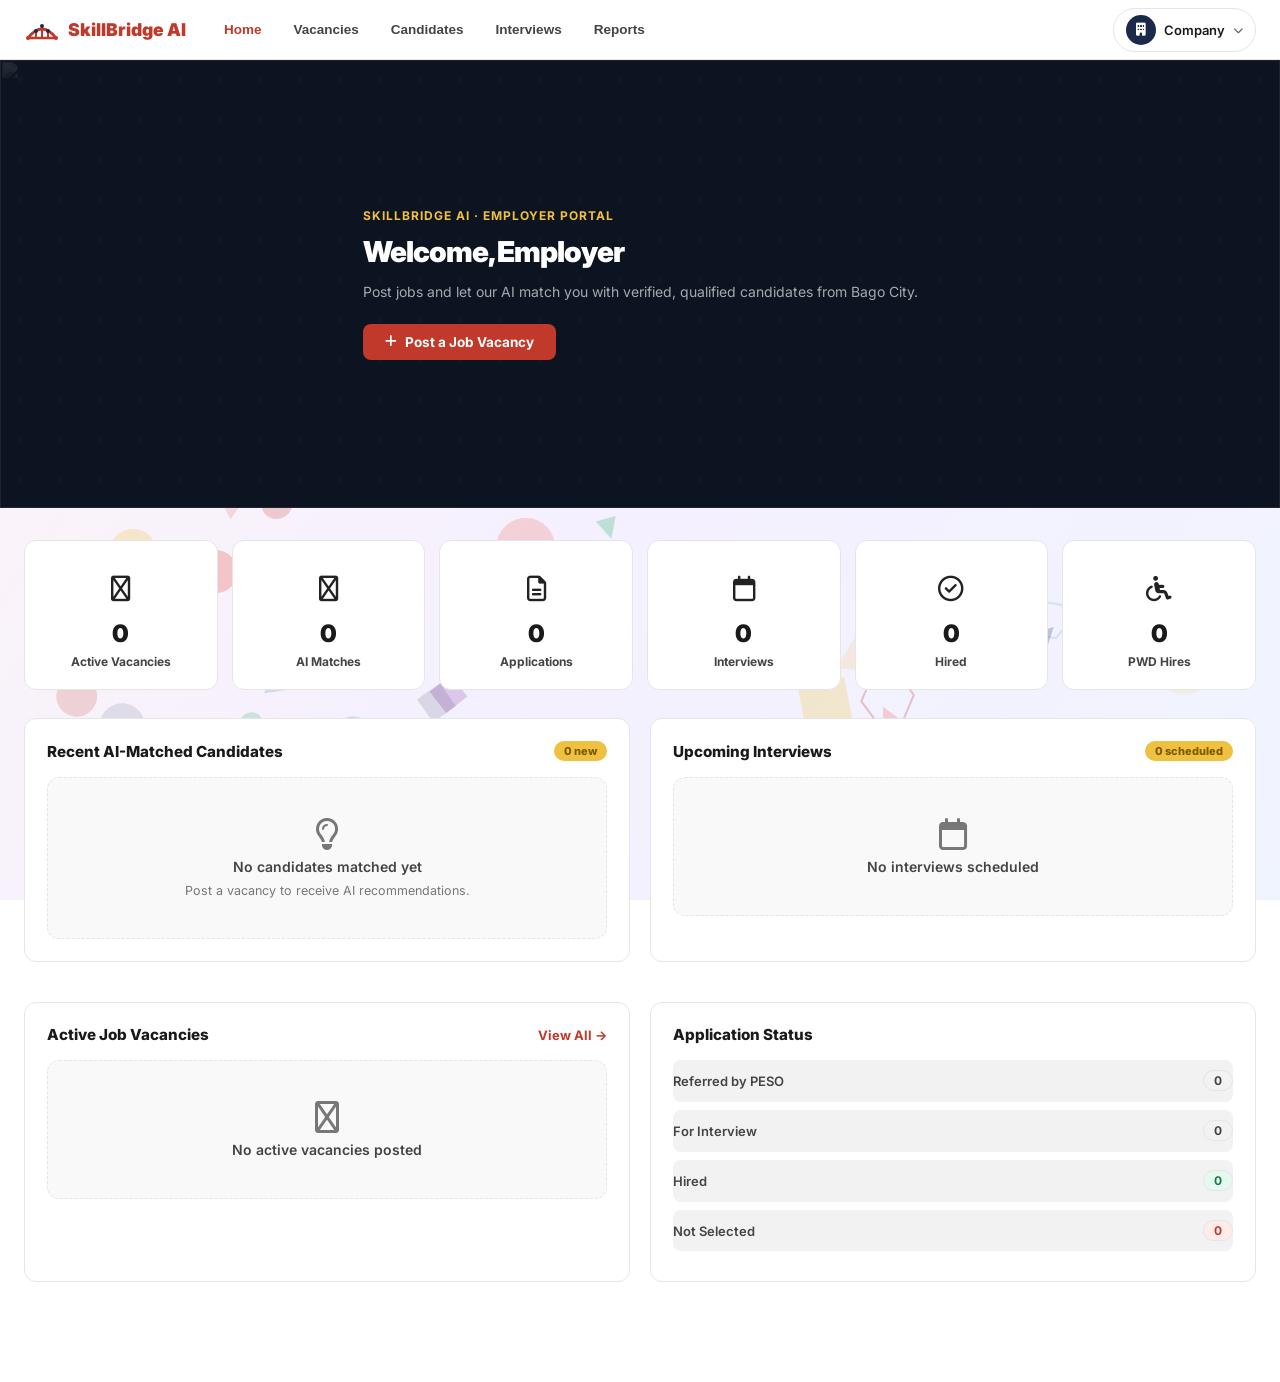
==== assets/templates/employer.html @ 7481ed33 "feat: full dashboard system with jobseeker, employer, and PESO officer roles" ====
<!DOCTYPE html>
<html lang="en">
<head>
  <meta charset="UTF-8" />
  <meta name="viewport" content="width=device-width, initial-scale=1.0" />
  <title>Employer Dashboard – SkillBridge AI</title>
  <link rel="stylesheet" href="https://cdnjs.cloudflare.com/ajax/libs/font-awesome/6.5.0/css/all.min.css" />
  <link rel="stylesheet" href="../css/employer.css" />
</head>
<body>

  <!-- TOP NAV -->
  <header class="em-topbar">
    <div class="em-topbar-inner">
      <div class="em-brand">
        <svg class="em-brand-logo" viewBox="0 0 36 36" fill="none" xmlns="http://www.w3.org/2000/svg">
          <path d="M4 26 Q18 8 32 26" stroke="#c0392b" stroke-width="2.8" fill="none" stroke-linecap="round"/>
          <line x1="4" y1="26" x2="32" y2="26" stroke="#c0392b" stroke-width="2.5" stroke-linecap="round"/>
          <line x1="12" y1="26" x2="12" y2="19" stroke="#c0392b" stroke-width="2" stroke-linecap="round"/>
          <line x1="18" y1="26" x2="18" y2="14" stroke="#c0392b" stroke-width="2" stroke-linecap="round"/>
          <line x1="24" y1="26" x2="24" y2="19" stroke="#c0392b" stroke-width="2" stroke-linecap="round"/>
          <circle cx="12" cy="19" r="2" fill="#1b2a4a"/>
          <circle cx="18" cy="14" r="2" fill="#1b2a4a"/>
          <circle cx="24" cy="19" r="2" fill="#1b2a4a"/>
          <circle cx="4"  cy="26" r="2" fill="#c0392b"/>
          <circle cx="32" cy="26" r="2" fill="#c0392b"/>
        </svg>
        <span class="em-brand-name">SkillBridge AI</span>
      </div>
      <nav class="em-nav" id="em-nav">
        <button class="em-nav-link active" onclick="showPage('dashboard',this)">Home</button>
        <button class="em-nav-link" onclick="showPage('vacancies',this)">Vacancies</button>
        <button class="em-nav-link" onclick="showPage('candidates',this)">Candidates</button>
        <button class="em-nav-link" onclick="showPage('interviews',this)">Interviews</button>
        <button class="em-nav-link" onclick="showPage('reports',this)">Reports</button>
      </nav>
      <button class="em-mobile-btn" onclick="document.getElementById('em-nav').classList.toggle('open')">☰</button>
      <div class="em-topbar-right">
        <div class="em-user-menu" onclick="toggleDropdown()">
          <div class="em-avatar"><i class="fa-solid fa-building"></i></div>
          <span class="em-username" id="em-username">Company</span>
          <i class="fa-solid fa-chevron-down" style="font-size:10px;color:#666;"></i>
        </div>
        <div class="em-dropdown" id="em-dropdown">
          <a href="#" onclick="showPage('profile',null);closeDropdown()"><i class="fa-solid fa-building"></i> Company Profile</a>
          <div style="height:1px;background:#e5e5e5;margin:4px 0;"></div>
          <a href="#" onclick="doLogout(event)" style="color:#c0392b;"><i class="fa-solid fa-right-from-bracket"></i> Logout</a>
        </div>
      </div>
    </div>
  </header>

  <canvas id="em-canvas" style="position:fixed;top:0;left:0;width:100%;height:100%;z-index:0;pointer-events:none;"></canvas>

  <main class="em-main" style="position:relative;z-index:1;">

    <!-- HOME DASHBOARD -->
    <section id="page-dashboard" class="em-page active">
      <div class="em-hero-banner">
        <img src="../images/bangon bago.jpg" alt="" class="em-hero-bg-img" />
        <div class="em-hero-text">
          <p class="em-hero-eyebrow">SkillBridge AI · Employer Portal</p>
          <h1 id="em-hero-welcome">Welcome, Employer</h1>
          <p class="em-hero-sub">Post jobs and let our AI match you with verified, qualified candidates from Bago City.</p>
          <button class="em-btn-primary" onclick="showPage('vacancies',null);showModal('modal-vacancy')">
            <i class="fa-solid fa-plus"></i> Post a Job Vacancy
          </button>
        </div>
      </div>
      <div class="em-container">
        <div class="em-stats-row">
          <div class="em-stat-card" onclick="showPage('vacancies',null)">
            <div class="em-stat-icon"><i class="fa-regular fa-briefcase"></i></div>
            <div class="em-stat-num" id="stat-vacancies">0</div>
            <div class="em-stat-label">Active Vacancies</div>
          </div>
          <div class="em-stat-card" onclick="showPage('candidates',null)">
            <div class="em-stat-icon"><i class="fa-regular fa-users"></i></div>
            <div class="em-stat-num" id="stat-matches">0</div>
            <div class="em-stat-label">AI Matches</div>
          </div>
          <div class="em-stat-card">
            <div class="em-stat-icon"><i class="fa-regular fa-file-lines"></i></div>
            <div class="em-stat-num" id="stat-applications">0</div>
            <div class="em-stat-label">Applications</div>
          </div>
          <div class="em-stat-card" onclick="showPage('interviews',null)">
            <div class="em-stat-icon"><i class="fa-regular fa-calendar"></i></div>
            <div class="em-stat-num" id="stat-interviews">0</div>
            <div class="em-stat-label">Interviews</div>
          </div>
          <div class="em-stat-card">
            <div class="em-stat-icon"><i class="fa-regular fa-circle-check"></i></div>
            <div class="em-stat-num" id="stat-hired">0</div>
            <div class="em-stat-label">Hired</div>
          </div>
          <div class="em-stat-card">
            <div class="em-stat-icon"><i class="fa-solid fa-wheelchair"></i></div>
            <div class="em-stat-num" id="stat-pwd">0</div>
            <div class="em-stat-label">PWD Hires</div>
          </div>
        </div>
        <div class="em-grid-2">
          <div class="em-card">
            <div class="em-card-header"><h3>Recent AI-Matched Candidates</h3><span class="em-badge">0 new</span></div>
            <div class="em-empty"><i class="fa-regular fa-lightbulb"></i><p>No candidates matched yet</p><small>Post a vacancy to receive AI recommendations.</small></div>
          </div>
          <div class="em-card">
            <div class="em-card-header"><h3>Upcoming Interviews</h3><span class="em-badge">0 scheduled</span></div>
            <div class="em-empty"><i class="fa-regular fa-calendar"></i><p>No interviews scheduled</p></div>
          </div>
        </div>
        <div class="em-grid-2">
          <div class="em-card">
            <div class="em-card-header">
              <h3>Active Job Vacancies</h3>
              <a href="#" onclick="showPage('vacancies',null)" style="font-size:13px;font-weight:700;color:var(--red);">View All →</a>
            </div>
            <div id="dash-job-list"><div class="em-empty"><i class="fa-regular fa-briefcase"></i><p>No active vacancies posted</p></div></div>
          </div>
          <div class="em-card">
            <div class="em-card-header"><h3>Application Status</h3></div>
            <div class="em-status-row"><span>Referred by PESO</span><span class="em-badge-num">0</span></div>
            <div class="em-status-row"><span>For Interview</span><span class="em-badge-num">0</span></div>
            <div class="em-status-row"><span>Hired</span><span class="em-badge-num green">0</span></div>
            <div class="em-status-row"><span>Not Selected</span><span class="em-badge-num red">0</span></div>
          </div>
        </div>
      </div>
    </section>

    <!-- VACANCIES -->
    <section id="page-vacancies" class="em-page">
      <div class="em-container">
        <div class="em-page-header">
          <h2><i class="fa-regular fa-briefcase"></i> Job Vacancies</h2>
          <button class="em-btn-primary" onclick="showModal('modal-vacancy')"><i class="fa-solid fa-plus"></i> Post New Vacancy</button>
        </div>
        <div class="em-card">
          <div class="em-card-header">
            <div class="em-filters">
              <input type="text" id="vacancy-search" placeholder="Search vacancies..." class="em-filter-input" oninput="filterVacancies()" autocomplete="off" />
              <select class="em-filter-select" id="vacancy-status-filter" onchange="filterVacancies()">
                <option value="">All Status</option>
                <option value="active">Active</option>
                <option value="filled">Filled</option>
                <option value="expired">Expired</option>
              </select>
            </div>
          </div>
          <table class="em-table" id="vacancies-table">
            <thead>
              <tr>
                <th>Position</th><th>Type</th><th>Slots</th><th>PWD Friendly</th>
                <th>Status</th><th>Posted</th><th>Actions</th>
              </tr>
            </thead>
            <tbody id="vacancies-tbody">
              <tr><td colspan="7"><div class="em-empty"><i class="fa-regular fa-briefcase"></i><p>No vacancies posted yet.</p><small>Click "+ Post New Vacancy" to start.</small></div></td></tr>
            </tbody>
          </table>
        </div>
      </div>
    </section>

    <!-- CANDIDATES -->
    <section id="page-candidates" class="em-page">
      <div class="em-container">
        <div class="em-page-header">
          <h2><i class="fa-regular fa-users"></i> Candidate Discovery</h2>
          <span class="em-badge">SkillBridge AI</span>
        </div>
        <div class="em-card">
          <div class="em-card-header">
            <div class="em-filters">
              <input type="text" placeholder="Search candidates..." class="em-filter-input" autocomplete="off" />
              <select class="em-filter-select"><option>All Vacancies</option></select>
              <select class="em-filter-select"><option>All Types</option><option>Regular</option><option>PWD</option></select>
            </div>
          </div>
          <table class="em-table">
            <thead><tr><th>Candidate</th><th>Type</th><th>Skills</th><th>Education</th><th>Match Score</th><th>ID Status</th><th>Actions</th></tr></thead>
            <tbody><tr><td colspan="7"><div class="em-empty"><i class="fa-regular fa-users"></i><p>No matched candidates yet.</p><small>Post a vacancy to receive AI recommendations.</small></div></td></tr></tbody>
          </table>
        </div>
      </div>
    </section>

    <!-- INTERVIEWS -->
    <section id="page-interviews" class="em-page">
      <div class="em-container">
        <div class="em-page-header">
          <h2><i class="fa-regular fa-calendar"></i> Interviews</h2>
          <button class="em-btn-primary" onclick="showModal('modal-interview')"><i class="fa-solid fa-plus"></i> Schedule Interview</button>
        </div>
        <div class="em-card">
          <table class="em-table">
            <thead><tr><th>Candidate</th><th>Position</th><th>Date & Time</th><th>Mode</th><th>Accessibility Need</th><th>Status</th><th>Action</th></tr></thead>
            <tbody><tr><td colspan="7"><div class="em-empty"><i class="fa-regular fa-calendar"></i><p>No interviews scheduled yet</p></div></td></tr></tbody>
          </table>
        </div>
      </div>
    </section>

    <!-- REPORTS -->
    <section id="page-reports" class="em-page">
      <div class="em-container">
        <div class="em-page-header"><h2><i class="fa-regular fa-file-lines"></i> Compliance Reports</h2></div>
        <div class="em-reports-grid">
          <div class="em-report-card">
            <div class="em-report-icon"><i class="fa-solid fa-wheelchair"></i></div>
            <h3>PWD Hiring Compliance</h3>
            <p>Summary of PWD hires, accommodations provided, and inclusive hiring metrics required by DOLE.</p>
            <button class="em-btn-primary" onclick="showReportModal('PWD Hiring Compliance Report','No data available yet — post vacancies and hire candidates to generate this report.')">Generate Report</button>
          </div>
          <div class="em-report-card">
            <div class="em-report-icon"><i class="fa-regular fa-file-lines"></i></div>
            <h3>Hiring Activity Report</h3>
            <p>Overview of all job postings, applications received, interviews conducted, and hiring outcomes.</p>
            <button class="em-btn-primary" onclick="showReportModal('Hiring Activity Report','No activity recorded yet.')">Generate Report</button>
          </div>
          <div class="em-report-card">
            <div class="em-report-icon"><i class="fa-regular fa-lightbulb"></i></div>
            <h3>AI Match Utilization</h3>
            <p>Analytics on AI-recommended candidates, acceptance rates, and matching accuracy.</p>
            <button class="em-btn-primary" onclick="showReportModal('AI Match Utilization Report','No matches recorded yet — post a vacancy to start receiving AI recommendations.')">Generate Report</button>
          </div>
          <div class="em-report-card">
            <div class="em-report-icon"><i class="fa-regular fa-chart-bar"></i></div>
            <h3>Workforce Analytics</h3>
            <p>Breakdown of hired candidates by skill, education, sector, and PWD status.</p>
            <button class="em-btn-primary" onclick="showReportModal('Workforce Analytics Report','No hiring data available yet.')">Generate Report</button>
          </div>
        </div>
      </div>
    </section>

    <!-- COMPANY PROFILE -->
    <section id="page-profile" class="em-page">
      <div class="em-container">
        <div class="em-page-header"><h2><i class="fa-solid fa-building"></i> Company Profile</h2></div>
        <div class="em-profile-wrap">
          <!-- Info card -->
          <div>
            <div class="em-profile-cover">
              <img src="../images/logo-peso.png" alt="Cover" />
            </div>
            <div class="em-profile-info-card">
              <div class="em-profile-avatar"><i class="fa-solid fa-building"></i></div>
              <h2 id="profile-company-name">Company Name</h2>
              <p id="profile-industry-loc">Industry · Bago City</p>
              <span class="em-accredited"><i class="fa-solid fa-circle-check"></i> Accredited by PESO</span>
              <div class="em-profile-meta">
                <span><i class="fa-regular fa-envelope"></i> <span id="profile-email">—</span></span>
                <span><i class="fa-solid fa-phone"></i> <span id="profile-phone">—</span></span>
                <span><i class="fa-solid fa-location-dot"></i> <span id="profile-address">Bago City</span></span>
              </div>
            </div>
          </div>
          <!-- Edit form -->
          <div class="em-card">
            <h3 class="em-form-title">Edit Company Information</h3>
            <div class="em-form-grid">
              <div class="em-form-group">
                <label>Company Name</label>
                <input id="f-company-name" type="text" placeholder="Company Name" autocomplete="off" />
              </div>
              <div class="em-form-group">
                <label>Industry</label>
                <select id="f-industry">
                  <option value="">Select Industry</option>
                  <option>Retail / Trade</option><option>Manufacturing</option>
                  <option>Healthcare</option><option>IT / Technology</option>
                  <option>Education</option><option>Government</option>
                  <option>Agriculture</option><option>Construction</option><option>Others</option>
                </select>
              </div>
              <div class="em-form-group">
                <label>Contact Person</label>
                <input id="f-contact-person" type="text" placeholder="HR Manager Name" autocomplete="off" />
              </div>
              <div class="em-form-group">
                <label>Contact Number</label>
                <input id="f-phone" type="tel" placeholder="09XX-XXX-XXXX" autocomplete="off" />
              </div>
              <div class="em-form-group">
                <label>Email Address</label>
                <input id="f-email" type="email" placeholder="hr@company.com" autocomplete="off" />
              </div>
              <div class="em-form-group">
                <label>Company Size</label>
                <select id="f-company-size">
                  <option value="">Select Size</option>
                  <option>Micro (1–9)</option><option>Small (10–99)</option>
                  <option>Medium (100–199)</option><option>Large (200+)</option>
                </select>
              </div>
            </div>
            <div class="em-form-group">
              <label>Business Address</label>
              <input id="f-address" type="text" placeholder="Complete business address" autocomplete="off" />
            </div>
            <div class="em-form-group">
              <label>Workplace Accessibility Features</label>
              <textarea id="f-accessibility" rows="2" placeholder="e.g. Ramps, accessible restrooms, remote work options..."></textarea>
            </div>
            <div class="em-form-group">
              <label>Inclusive Hiring Practice</label>
              <div class="em-radio-group">
                <label><input type="radio" name="inclusive" value="yes" /> Yes</label>
                <label><input type="radio" name="inclusive" value="no" /> No</label>
                <label><input type="radio" name="inclusive" value="planning" /> Planning to</label>
              </div>
            </div>
            <button class="em-btn-primary" onclick="saveProfile()">
              <i class="fa-solid fa-floppy-disk"></i> Save Changes
            </button>

            <h3 class="em-form-title" style="margin-top:28px;">Change Password</h3>
            <div class="em-form-grid">
              <div class="em-form-group">
                <label>Current Password</label>
                <input id="f-cur-pass" type="password" placeholder="Current password" />
              </div>
              <div class="em-form-group">
                <label>New Password</label>
                <input id="f-new-pass" type="password" placeholder="New password (min 8 chars, 1 uppercase, 1 number)" />
              </div>
            </div>
            <button class="em-btn-primary" onclick="changePassword()">
              <i class="fa-solid fa-key"></i> Update Password
            </button>
          </div>
        </div>
      </div>
    </section>

  </main><!-- /em-main -->

  <!-- ── MODALS ─────────────────────────────────────────────────────────────── -->

  <!-- Post Vacancy Modal -->
  <div id="modal-vacancy" class="em-modal-backdrop" onclick="if(event.target===this)closeModal('modal-vacancy')">
    <div class="em-modal-box">
      <button class="em-modal-close" onclick="closeModal('modal-vacancy')">✕</button>
      <h2 class="em-modal-title">Post New Job Vacancy</h2>
      <div class="em-form-group">
        <label>Position / Job Title *</label>
        <input id="v-title" type="text" placeholder="e.g. Data Encoder, Utility Worker" autocomplete="off" />
      </div>
      <div class="em-form-grid">
        <div class="em-form-group">
          <label>Number of Slots *</label>
          <input id="v-slots" type="number" placeholder="1" min="1" value="1" />
        </div>
        <div class="em-form-group">
          <label>Employment Type *</label>
          <select id="v-type">
            <option value="Full-time">Full-time</option>
            <option value="Part-time">Part-time</option>
            <option value="Contract">Contract</option>
            <option value="Seasonal">Seasonal</option>
          </select>
        </div>
      </div>
      <div class="em-form-group">
        <label>Required Skills *</label>
        <input id="v-skills" type="text" placeholder="e.g. MS Office, Customer Service, Driving" autocomplete="off" />
      </div>
      <div class="em-form-group">
        <label>Job Description *</label>
        <textarea id="v-desc" rows="3" placeholder="Describe the role and responsibilities..."></textarea>
      </div>
      <div class="em-form-group">
        <label>PWD Friendly?</label>
        <div class="em-radio-group">
          <label><input type="radio" name="v-pwd" value="1" /> Yes</label>
          <label><input type="radio" name="v-pwd" value="0" checked /> No</label>
        </div>
      </div>
      <div class="em-form-group" id="v-access-wrap" style="display:none;">
        <label>Accessibility Accommodations</label>
        <input id="v-accessibility" type="text" placeholder="e.g. Sign language interpreter, wheelchair ramp" autocomplete="off" />
      </div>
      <div class="em-modal-actions">
        <button class="em-btn-primary" onclick="postJob()"><i class="fa-solid fa-paper-plane"></i> Post Vacancy</button>
        <button class="em-btn-sm" onclick="closeModal('modal-vacancy')">Cancel</button>
      </div>
    </div>
  </div>

  <!-- Schedule Interview Modal -->
  <div id="modal-interview" class="em-modal-backdrop" onclick="if(event.target===this)closeModal('modal-interview')">
    <div class="em-modal-box">
      <button class="em-modal-close" onclick="closeModal('modal-interview')">✕</button>
      <h2 class="em-modal-title">Schedule Interview</h2>
      <div class="em-form-group">
        <label>Candidate Name</label>
        <input type="text" placeholder="Candidate full name" autocomplete="off" />
      </div>
      <div class="em-form-group">
        <label>Position Applied For</label>
        <select id="interview-position"><option value="">Select Vacancy</option></select>
      </div>
      <div class="em-form-grid">
        <div class="em-form-group"><label>Date *</label><input type="date" /></div>
        <div class="em-form-group"><label>Time *</label><input type="time" /></div>
      </div>
      <div class="em-form-group">
        <label>Interview Mode</label>
        <div class="em-radio-group">
          <label><input type="radio" name="imode" value="Online" /> Online</label>
          <label><input type="radio" name="imode" value="On-site" checked /> On-site</label>
        </div>
      </div>
      <div class="em-form-group">
        <label>Accessibility Accommodation Needed</label>
        <input type="text" placeholder="e.g. Sign language interpreter, captioning" autocomplete="off" />
      </div>
      <div class="em-modal-actions">
        <button class="em-btn-primary"><i class="fa-solid fa-calendar-check"></i> Schedule Interview</button>
        <button class="em-btn-sm" onclick="closeModal('modal-interview')">Cancel</button>
      </div>
    </div>
  </div>

  <!-- Report Modal -->
  <div id="modal-report" class="em-modal-backdrop" onclick="if(event.target===this)closeModal('modal-report')">
    <div class="em-modal-box">
      <button class="em-modal-close" onclick="closeModal('modal-report')">✕</button>
      <h2 class="em-modal-title" id="report-title">Report</h2>
      <p id="report-body" style="font-size:14px;color:#555;line-height:1.7;margin-bottom:20px;"></p>
      <div style="background:#f9f9f9;border:1.5px dashed #e5e5e5;border-radius:10px;padding:32px;text-align:center;color:#aaa;margin-bottom:20px;">
        <i class="fa-regular fa-chart-bar" style="font-size:2rem;display:block;margin-bottom:8px;"></i>
        <p style="font-size:13px;font-weight:600;color:#777;">No data available yet to generate this report.</p>
      </div>
      <div class="em-modal-actions">
        <button class="em-btn-primary" onclick="window.print()"><i class="fa-solid fa-print"></i> Print Report</button>
        <button class="em-btn-sm" onclick="closeModal('modal-report')">Close</button>
      </div>
    </div>
  </div>

  <script>
    // ── Background canvas animation ──────────────────────────────────────────
    const canvas = document.getElementById('em-canvas');
    const ctx = canvas.getContext('2d');
    let W, H, particles = [];
    function resize(){ W = canvas.width = window.innerWidth; H = canvas.height = window.innerHeight; }
    window.addEventListener('resize', resize); resize();
    const palette = ['#c0392b','#e74c3c','#1b2a4a','#2c3e6b','#f0c040','#f39c12','#8e44ad','#2980b9','#27ae60'];
    function rand(a,b){ return Math.random()*(b-a)+a; }
    function Particle(){ this.reset(); }
    Particle.prototype.reset = function(){
      this.x=rand(0,W); this.y=rand(0,H); this.r=rand(8,28);
      this.dx=(Math.random()-.5)*1.6; this.dy=(Math.random()-.5)*1.6;
      this.color=palette[Math.floor(Math.random()*palette.length)];
      this.alpha=rand(.12,.28); this.type=Math.floor(Math.random()*4);
      this.rot=rand(0,Math.PI*2); this.rotSpeed=(Math.random()-.5)*.03;
      this.pulse=rand(0,Math.PI*2); this.pulseSpeed=rand(.02,.05);
    };
    Particle.prototype.draw = function(){
      ctx.save(); ctx.globalAlpha=this.alpha; ctx.fillStyle=this.color; ctx.strokeStyle=this.color; ctx.lineWidth=2;
      ctx.translate(this.x,this.y); ctx.rotate(this.rot);
      const r=this.r+Math.sin(this.pulse)*3;
      if(this.type===0){ctx.beginPath();ctx.arc(0,0,r,0,Math.PI*2);ctx.fill();}
      else if(this.type===1){ctx.beginPath();ctx.rect(-r,-r,r*2,r*2);ctx.fill();}
      else if(this.type===2){ctx.beginPath();ctx.moveTo(0,-r);ctx.lineTo(r,r);ctx.lineTo(-r,r);ctx.closePath();ctx.fill();}
      else{ctx.beginPath();for(let i=0;i<6;i++){const a=(Math.PI/3)*i;i===0?ctx.moveTo(r*Math.cos(a),r*Math.sin(a)):ctx.lineTo(r*Math.cos(a),r*Math.sin(a));}ctx.closePath();ctx.stroke();}
      ctx.restore();
    };
    Particle.prototype.update = function(){
      this.x+=this.dx; this.y+=this.dy; this.rot+=this.rotSpeed; this.pulse+=this.pulseSpeed;
      if(this.x<-50)this.x=W+50; if(this.x>W+50)this.x=-50;
      if(this.y<-50)this.y=H+50; if(this.y>H+50)this.y=-50;
    };
    for(let i=0;i<80;i++) particles.push(new Particle());
    function drawBg(){ const g=ctx.createLinearGradient(0,0,W,H); g.addColorStop(0,'#fdf5f5'); g.addColorStop(.5,'#f5f0ff'); g.addColorStop(1,'#f0f4ff'); ctx.fillStyle=g; ctx.fillRect(0,0,W,H); }
    function animate(){ drawBg(); particles.forEach(p=>{p.update();p.draw();}); requestAnimationFrame(animate); }
    animate();

    // ── Logout ───────────────────────────────────────────────────────────────
    function doLogout(e) {
      e.preventDefault();
      if (confirm('Are you sure you want to logout?')) {
        window.location.href = '../php/logout.php';
      }
    }

    // ── Navigation ───────────────────────────────────────────────────────────
    function showPage(id, el) {
      document.querySelectorAll('.em-page').forEach(p => p.classList.remove('active'));
      document.querySelectorAll('.em-nav-link').forEach(n => n.classList.remove('active'));
      document.getElementById('page-' + id).classList.add('active');
      if (el) el.classList.add('active');
      closeDropdown();
    }
    function toggleDropdown(){ document.getElementById('em-dropdown').classList.toggle('open'); }
    function closeDropdown(){ document.getElementById('em-dropdown').classList.remove('open'); }
    document.addEventListener('click', e => {
      if (!e.target.closest('.em-topbar-right')) closeDropdown();
    });

    // ── Modals ───────────────────────────────────────────────────────────────
    function showModal(id){ document.getElementById(id).style.display='flex'; }
    function closeModal(id){ document.getElementById(id).style.display='none'; }
    function showReportModal(title, body){
      document.getElementById('report-title').textContent = title;
      document.getElementById('report-body').textContent  = body;
      showModal('modal-report');
    }

    // Toggle accessibility field based on PWD radio
    document.querySelectorAll('input[name="v-pwd"]').forEach(r => {
      r.addEventListener('change', () => {
        document.getElementById('v-access-wrap').style.display = r.value === '1' ? 'block' : 'none';
      });
    });
  </script>

  <script>
    // ── Load employer data ───────────────────────────────────────────────────
    let allJobs = [];

    document.addEventListener('DOMContentLoaded', () => {
      fetch('../php/employer_dashboard.php', {
        method: 'POST',
        headers: { 'Content-Type': 'application/x-www-form-urlencoded' }
      })
      .then(r => r.json())
      .then(data => {
        if (!data.success) {
          if (data.message && data.message.includes('log in')) window.location.href = 'login.html';
          return;
        }
        const u = data.user;

        // Topbar & hero
        document.getElementById('em-username').textContent    = u.company_name || 'Company';
        document.getElementById('em-hero-welcome').textContent = 'Welcome, ' + (u.company_name || 'Employer');

        // Profile info card
        document.getElementById('profile-company-name').textContent = u.company_name || '';
        document.getElementById('profile-industry-loc').textContent  = (u.industry || 'Industry') + ' · Bago City';
        document.getElementById('profile-email').textContent   = u.email   || '—';
        document.getElementById('profile-phone').textContent   = u.phone   || '—';
        document.getElementById('profile-address').textContent = u.address || 'Bago City';

        // Profile edit form
        const set = (id, val) => { const el = document.getElementById(id); if (el) el.value = val || ''; };
        const setSelect = (id, val) => {
          const el = document.getElementById(id); if (!el || !val) return;
          for (let o of el.options) { if (o.value === val || o.text === val) { o.selected = true; break; } }
        };
        set('f-company-name',   u.company_name);
        set('f-contact-person', u.contact_person);
        set('f-phone',          u.phone);
        set('f-email',          u.email);
        set('f-address',        u.address);
        set('f-accessibility',  u.accessibility_features);
        setSelect('f-industry',      u.industry);
        setSelect('f-company-size',  u.company_size);

        // Inclusive hiring radio
        if (u.inclusive_hiring) {
          const r = document.querySelector(`input[name="inclusive"][value="${u.inclusive_hiring}"]`);
          if (r) r.checked = true;
        }

        // Load vacancies
        loadJobs();
      })
      .catch(err => console.error('Error loading employer data:', err));
    });

    // ── Job Vacancies ────────────────────────────────────────────────────────
    function postJob() {
      const title       = document.getElementById('v-title').value.trim();
      const slots       = document.getElementById('v-slots').value || 1;
      const type        = document.getElementById('v-type').value;
      const skills      = document.getElementById('v-skills').value.trim();
      const desc        = document.getElementById('v-desc').value.trim();
      const pwdEl       = document.querySelector('input[name="v-pwd"]:checked');
      const pwd         = pwdEl ? pwdEl.value : '0';
      const access      = document.getElementById('v-accessibility').value.trim();

      if (!title || !skills || !desc) { alert('Please fill in all required fields.'); return; }

      const fd = new FormData();
      fd.append('action', 'post_job');
      fd.append('title', title); fd.append('slots', slots);
      fd.append('employment_type', type); fd.append('required_skills', skills);
      fd.append('description', desc); fd.append('pwd_friendly', pwd);
      fd.append('accessibility', access);

      fetch('/Skillbridge/assets/php/job_posting.php', { method: 'POST', body: fd })
        .then(r => r.json())
        .then(data => {
          if (data.success) {
            closeModal('modal-vacancy');
            // Reset form
            ['v-title','v-skills','v-desc','v-accessibility'].forEach(id => document.getElementById(id).value = '');
            document.getElementById('v-slots').value = 1;
            loadJobs();
          } else { alert('Error: ' + data.message); }
        })
        .catch(() => alert('Failed to post job. Please try again.'));
    }

    function loadJobs() {
      fetch('/Skillbridge/assets/php/job_posting.php', {
        method: 'POST',
        headers: { 'Content-Type': 'application/x-www-form-urlencoded' },
        body: new URLSearchParams({ action: 'get_jobs' })
      })
      .then(r => r.json())
      .then(data => {
        if (data.success) { allJobs = data.jobs; renderVacancies(allJobs); updateDashStats(allJobs); }
      })
      .catch(err => console.error('Error loading jobs:', err));
    }

    function renderVacancies(jobs) {
      const tbody = document.getElementById('vacancies-tbody');
      if (!jobs.length) {
        tbody.innerHTML = '<tr><td colspan="7"><div class="em-empty"><i class="fa-regular fa-briefcase"></i><p>No vacancies posted yet.</p><small>Click "+ Post New Vacancy" to start.</small></div></td></tr>';
        document.getElementById('dash-job-list').innerHTML = '<div class="em-empty"><i class="fa-regular fa-briefcase"></i><p>No active vacancies posted</p></div>';
        return;
      }
      tbody.innerHTML = jobs.map(j => `
        <tr>
          <td><strong>${j.title}</strong><br><small style="color:#888">${j.description.substring(0,60)}...</small></td>
          <td>${j.employment_type}</td>
          <td>${j.slots}</td>
          <td>${j.pwd_friendly == 1 ? '<span class="em-pwd-badge">♿ Yes</span>' : '—'}</td>
          <td><span class="em-status-badge ${j.status}">${j.status}</span></td>
          <td>${new Date(j.posted_date).toLocaleDateString('en-PH',{month:'short',day:'numeric',year:'numeric'})}</td>
          <td>
            <button class="em-btn-sm" onclick="deleteJob(${j.id})"><i class="fa-solid fa-trash"></i></button>
          </td>
        </tr>`).join('');

      // Dashboard preview (first 3 active)
      const active = jobs.filter(j => j.status === 'active').slice(0, 3);
      document.getElementById('dash-job-list').innerHTML = active.length
        ? active.map(j => `<div class="em-dash-job"><span class="em-status-badge active">active</span> <strong>${j.title}</strong> <small>(${j.slots} slot${j.slots>1?'s':''})</small></div>`).join('')
        : '<div class="em-empty"><i class="fa-regular fa-briefcase"></i><p>No active vacancies</p></div>';

      // Populate interview vacancy select
      const sel = document.getElementById('interview-position');
      sel.innerHTML = '<option value="">Select Vacancy</option>' + jobs.map(j => `<option value="${j.id}">${j.title}</option>`).join('');
    }

    function filterVacancies() {
      const q      = document.getElementById('vacancy-search').value.toLowerCase();
      const status = document.getElementById('vacancy-status-filter').value;
      const filtered = allJobs.filter(j =>
        (!q || j.title.toLowerCase().includes(q) || j.required_skills.toLowerCase().includes(q)) &&
        (!status || j.status === status)
      );
      renderVacancies(filtered);
    }

    function deleteJob(id) {
      if (!confirm('Delete this vacancy?')) return;
      const fd = new FormData();
      fd.append('action', 'delete_job'); fd.append('job_id', id);
      fetch('/Skillbridge/assets/php/job_posting.php', { method: 'POST', body: fd })
        .then(r => r.json())
        .then(data => { if (data.success) loadJobs(); else alert(data.message); });
    }

    function updateDashStats(jobs) {
      document.getElementById('stat-vacancies').textContent = jobs.filter(j => j.status === 'active').length;
    }

    // ── Save Profile ─────────────────────────────────────────────────────────
    function saveProfile() {
      const inclusive = document.querySelector('input[name="inclusive"]:checked')?.value || '';
      const fd = new FormData();
      fd.append('action',               'update_profile');
      fd.append('company_name',         document.getElementById('f-company-name').value);
      fd.append('contact_person',       document.getElementById('f-contact-person').value);
      fd.append('contact_number',       document.getElementById('f-phone').value);
      fd.append('contact_email',        document.getElementById('f-email').value);
      fd.append('business_address',     document.getElementById('f-address').value);
      fd.append('industry',             document.getElementById('f-industry').value);
      fd.append('company_size',         document.getElementById('f-company-size').value);
      fd.append('accessibility_features', document.getElementById('f-accessibility').value);
      fd.append('inclusive_hiring',     inclusive);

      fetch('../php/employer_dashboard.php', { method: 'POST', body: fd })
        .then(r => r.json())
        .then(data => alert(data.success ? 'Profile saved.' : 'Error: ' + data.message))
        .catch(() => alert('Failed to save. Please try again.'));
    }

    // ── Change Password ───────────────────────────────────────────────────────
    function changePassword() {
      const cur = document.getElementById('f-cur-pass').value;
      const nw  = document.getElementById('f-new-pass').value;
      if (!cur || !nw) { alert('Please fill in both password fields.'); return; }
      const fd = new FormData();
      fd.append('action', 'change_password');
      fd.append('current_password', cur);
      fd.append('new_password', nw);
      fetch('../php/employer_dashboard.php', { method: 'POST', body: fd })
        .then(r => r.json())
        .then(data => {
          alert(data.success ? 'Password updated.' : 'Error: ' + data.message);
          if (data.success) { document.getElementById('f-cur-pass').value = ''; document.getElementById('f-new-pass').value = ''; }
        })
        .catch(() => alert('Failed. Please try again.'));
    }
  </script>
</body>
</html>
---- assets/css/employer.css ----
@import url('https://fonts.googleapis.com/css2?family=Inter:wght@400;500;600;700;800;900&display=swap');
*,*::before,*::after{margin:0;padding:0;box-sizing:border-box;}
html,body{font-family:'Inter',sans-serif;-webkit-font-smoothing:antialiased;background:#fff;color:#222;overflow-x:hidden;}
a{text-decoration:none;color:inherit;}
img{max-width:100%;display:block;}
:root{
  --red:#c0392b;--red-dark:#96281b;
  --gold:#f0c040;--navy:#1b2a4a;--white:#fff;
  --gray-50:#f9f9f9;--gray-100:#f2f2f2;--gray-200:#e5e5e5;
  --gray-500:#777;--gray-700:#444;--gray-900:#1a1a1a;
  --radius:8px;--shadow:0 2px 12px rgba(0,0,0,.08);
}
.em-topbar{position:sticky;top:0;z-index:200;background:#fff;border-bottom:1px solid var(--gray-200);height:60px;}
.em-topbar-inner{max-width:1280px;margin:0 auto;padding:0 24px;height:100%;display:flex;align-items:center;gap:24px;position:relative;}
.em-brand{display:flex;align-items:center;gap:8px;flex-shrink:0;}
.em-brand-logo{width:36px;height:36px;flex-shrink:0;}
.em-brand-name{font-size:1.1rem;font-weight:900;color:var(--red);}
.em-nav{display:flex;align-items:center;gap:4px;flex:1;}
.em-nav-link{padding:8px 14px;border-radius:6px;font-size:13.5px;font-weight:600;color:var(--gray-700);transition:all .15s;white-space:nowrap;cursor:pointer;border:none;background:none;}
.em-nav-link:hover{background:var(--gray-100);color:var(--red);}
.em-nav-link.active{color:var(--red);}
.em-topbar-right{margin-left:auto;display:flex;align-items:center;gap:10px;position:relative;}
.em-user-menu{display:flex;align-items:center;gap:8px;cursor:pointer;padding:6px 12px;border-radius:100px;border:1.5px solid var(--gray-200);transition:all .15s;}
.em-user-menu:hover{border-color:var(--gray-500);}
.em-avatar{width:30px;height:30px;border-radius:50%;background:var(--navy);color:#fff;display:flex;align-items:center;justify-content:center;font-size:13px;}
.em-username{font-size:13px;font-weight:600;color:var(--gray-900);}
.em-mobile-btn{display:none;background:none;border:none;font-size:1.3rem;cursor:pointer;color:#444;margin-left:auto;}
.em-dropdown{display:none;position:absolute;top:calc(100% + 8px);right:0;background:#fff;border:1px solid var(--gray-200);border-radius:10px;box-shadow:0 8px 24px rgba(0,0,0,.12);min-width:180px;overflow:hidden;z-index:300;}
.em-dropdown.open{display:block;}
.em-dropdown a{display:flex;align-items:center;gap:10px;padding:11px 16px;font-size:13.5px;font-weight:500;color:var(--gray-700);transition:background .1s;}
.em-dropdown a:hover{background:var(--gray-50);}
.em-main{min-height:calc(100vh - 60px);}
.em-page{display:none;}
.em-page.active{display:block;}
.em-container{max-width:1280px;margin:0 auto;padding:32px 24px 60px;}
.em-page-header{display:flex;align-items:center;justify-content:space-between;margin-bottom:24px;flex-wrap:wrap;gap:12px;}
.em-page-header h2{font-size:1.3rem;font-weight:900;color:var(--gray-900);}
.em-badge{background:var(--gold);color:#7d5a00;font-size:11px;font-weight:800;padding:3px 10px;border-radius:100px;}
.em-stats-row{display:grid;grid-template-columns:repeat(6,1fr);gap:14px;margin-bottom:28px;}
.em-stat-card{background:#fff;border:1.5px solid var(--gray-200);border-radius:12px;padding:24px 12px 20px;text-align:center;cursor:pointer;transition:all .2s;display:flex;flex-direction:column;align-items:center;gap:6px;}
.em-stat-card:hover{border-color:#222;box-shadow:0 4px 16px rgba(0,0,0,.10);transform:translateY(-2px);}
.em-stat-icon{width:48px;height:48px;display:flex;align-items:center;justify-content:center;font-size:1.6rem;color:#222;}
.em-stat-num{font-size:1.5rem;font-weight:900;color:var(--gray-900);}
.em-stat-label{font-size:12px;font-weight:700;color:var(--gray-700);}
.em-grid-2{display:grid;grid-template-columns:1fr 1fr;gap:20px;margin-bottom:20px;}
.em-card{background:#fff;border:1.5px solid var(--gray-200);border-radius:12px;padding:22px;margin-bottom:20px;}
.em-card-header{display:flex;align-items:center;justify-content:space-between;margin-bottom:16px;flex-wrap:wrap;gap:10px;}
.em-card-header h3{font-size:.95rem;font-weight:800;color:var(--gray-900);}
.em-empty{background:var(--gray-50);border:1.5px dashed var(--gray-200);border-radius:12px;padding:40px 24px;text-align:center;display:flex;flex-direction:column;align-items:center;gap:8px;color:var(--gray-500);font-size:2rem;}
.em-empty p{font-size:14px;font-weight:600;color:var(--gray-700);margin:0;}
.em-empty small{font-size:12.5px;color:var(--gray-500);}
.em-table{width:100%;border-collapse:collapse;font-size:13px;}
.em-table th{text-align:left;padding:11px 14px;font-size:11px;font-weight:800;color:#fff;background:var(--red);text-transform:uppercase;letter-spacing:.5px;}
.em-table th:first-child{border-radius:8px 0 0 0;}
.em-table th:last-child{border-radius:0 8px 0 0;}
.em-table td{padding:12px 14px;border-bottom:1px solid var(--gray-200);color:var(--gray-700);}
.em-table tr:last-child td{border-bottom:none;}
.em-table tr:hover td{background:var(--gray-50);}
.em-filters{display:flex;gap:10px;flex-wrap:wrap;}
.em-filter-input,.em-filter-select{padding:9px 14px;border:1.5px solid var(--gray-200);border-radius:8px;font-size:13px;font-family:inherit;outline:none;background:#fff;transition:border-color .2s;}
.em-filter-input:focus,.em-filter-select:focus{border-color:var(--red);}
.em-btn-primary{background:var(--red);color:#fff;border:none;padding:10px 20px;border-radius:8px;font-size:13px;font-weight:700;cursor:pointer;transition:all .2s;display:inline-flex;align-items:center;gap:6px;}
.em-btn-primary:hover{background:var(--red-dark);}
.em-btn-sm{background:var(--gray-100);color:var(--gray-700);border:1.5px solid var(--gray-200);padding:7px 14px;border-radius:8px;font-size:12px;font-weight:600;cursor:pointer;}
.em-btn-sm:hover{background:var(--gray-200);}
.em-status-badge{font-size:11px;font-weight:700;padding:3px 10px;border-radius:100px;}
.em-status-badge.open{background:#e6f4ea;color:#1e8e3e;}
.em-status-badge.filled{background:#e8f0fe;color:#1a73e8;}
.em-status-badge.expired{background:#fce8e6;color:#d93025;}
.em-match-score{font-size:12px;font-weight:800;padding:4px 10px;border-radius:100px;}
.em-match-score.high{background:#e6f4ea;color:#1e8e3e;}
.em-match-score.mid{background:#fff8e1;color:#e37400;}
.em-match-score.low{background:#fce8e6;color:#d93025;}
.em-type-badge{font-size:11px;font-weight:700;padding:3px 10px;border-radius:100px;}
.em-type-badge.pwd{background:#f3e8fd;color:#8430ce;}
.em-type-badge.regular{background:#e8f0fe;color:#1a73e8;}
.em-info-bar{display:flex;align-items:flex-start;gap:10px;background:#fff8e1;border:1px solid var(--gold);border-left:3px solid var(--gold);border-radius:8px;padding:12px 16px;margin-bottom:20px;font-size:13.5px;color:#7d5a00;line-height:1.6;}
.em-status-row{display:flex;align-items:center;justify-content:space-between;padding:10px 14px;background:var(--gray-100);border-radius:8px;font-size:13.5px;font-weight:600;color:var(--gray-700);margin-bottom:8px;}
.em-badge-num{background:#fff;color:var(--gray-700);font-size:12px;font-weight:700;padding:3px 10px;border-radius:100px;border:1px solid var(--gray-200);}
.em-badge-num.green{background:#e6f4ea;color:#1e8e3e;}
.em-badge-num.red{background:#fce8e6;color:#d93025;}
.em-reports-grid{display:grid;grid-template-columns:repeat(2,1fr);gap:20px;}
.em-report-card{background:#fff;border:1.5px solid var(--gray-200);border-radius:12px;padding:24px;transition:all .2s;}
.em-report-card:hover{border-color:var(--red);box-shadow:0 4px 16px rgba(192,57,43,.1);transform:translateY(-2px);}
.em-report-icon{font-size:2rem;margin-bottom:12px;color:#222;}
.em-report-card h3{font-size:.95rem;font-weight:800;color:var(--gray-900);margin-bottom:8px;}
.em-report-card p{font-size:13px;color:var(--gray-500);line-height:1.7;margin-bottom:16px;}
.em-profile-wrap{display:grid;grid-template-columns:280px 1fr;gap:20px;}
.em-profile-cover{height:140px;background:linear-gradient(135deg,var(--navy) 0%,#2c3e6b 100%);border-radius:12px 12px 0 0;position:relative;overflow:hidden;}
.em-profile-cover img{position:absolute;inset:0;width:100%;height:100%;object-fit:cover;}
.em-profile-cover::after{content:'';position:absolute;inset:0;background:rgba(0,0,0,.4);}
.em-profile-info-card{background:#fff;border:1.5px solid var(--gray-200);border-top:none;border-radius:0 0 12px 12px;padding:0 20px 20px;margin-bottom:16px;overflow:visible;}
.em-profile-avatar{width:80px;height:80px;min-width:80px;min-height:80px;border-radius:50%;background:var(--navy);color:#fff;font-size:1.8rem;display:flex;align-items:center;justify-content:center;border:4px solid #fff;margin-top:-40px;box-shadow:0 4px 16px rgba(0,0,0,.2);overflow:hidden;position:relative;z-index:10;box-sizing:content-box;}
.em-profile-info-card h2{font-size:1.1rem;font-weight:900;color:var(--gray-900);margin:10px 0 4px;}
.em-profile-info-card p{font-size:13px;color:var(--gray-500);}
.em-accredited{display:inline-flex;align-items:center;gap:5px;margin-top:8px;font-size:12px;font-weight:700;background:#e6f4ea;color:#1e8e3e;border:1px solid #a8e6c0;padding:3px 10px;border-radius:100px;}
.em-profile-meta{display:flex;flex-direction:column;gap:8px;margin-top:12px;}
.em-profile-meta span{font-size:13px;color:var(--gray-700);display:flex;align-items:center;gap:6px;}
.em-form-title{font-size:.8rem;font-weight:800;color:var(--red);text-transform:uppercase;letter-spacing:.6px;margin-bottom:16px;padding-bottom:10px;border-bottom:1.5px solid #fde8e8;}
.em-form-grid{display:grid;grid-template-columns:1fr 1fr;gap:14px;margin-bottom:14px;}
.em-form-group{display:flex;flex-direction:column;gap:5px;margin-bottom:14px;}
.em-form-group label{font-size:12px;font-weight:700;color:var(--gray-700);text-transform:uppercase;letter-spacing:.3px;}
.em-form-group input,.em-form-group select,.em-form-group textarea{padding:10px 12px;border:1.5px solid var(--gray-200);border-radius:8px;font-size:13.5px;font-family:inherit;outline:none;transition:border-color .15s;background:#fff;}
.em-form-group input:focus,.em-form-group select:focus,.em-form-group textarea:focus{border-color:var(--red);}
.em-form-group textarea{resize:vertical;}
.em-radio-group{display:flex;gap:20px;margin-top:4px;}
.em-radio-group label{display:flex;align-items:center;gap:6px;font-size:13px;color:var(--gray-700);cursor:pointer;}
.em-modal-backdrop{display:none;position:fixed;inset:0;z-index:999;background:rgba(0,0,0,.55);align-items:center;justify-content:center;padding:20px;}
.em-modal-box{background:#fff;border-radius:16px;padding:32px;max-width:520px;width:100%;position:relative;box-shadow:0 20px 60px rgba(0,0,0,.25);max-height:90vh;overflow-y:auto;}
.em-modal-close{position:absolute;top:14px;right:16px;background:var(--gray-100);border:none;width:32px;height:32px;border-radius:50%;font-size:13px;cursor:pointer;display:flex;align-items:center;justify-content:center;}
.em-modal-close:hover{background:var(--gray-200);}
.em-modal-title{font-size:1.2rem;font-weight:900;color:var(--red);margin-bottom:20px;padding-bottom:12px;border-bottom:1.5px solid #fde8e8;}
.em-modal-actions{display:flex;gap:10px;margin-top:20px;}
@media(max-width:1024px){.em-stats-row{grid-template-columns:repeat(3,1fr);}.em-grid-2,.em-reports-grid,.em-profile-wrap{grid-template-columns:1fr;}}
@media(max-width:768px){.em-topbar-inner{padding:0 12px;gap:12px;}.em-nav{display:none;}.em-nav.open{display:flex;flex-direction:column;position:absolute;top:60px;left:0;right:0;background:#fff;border-bottom:1px solid var(--gray-200);padding:12px;z-index:199;box-shadow:0 4px 16px rgba(0,0,0,.1);}.em-mobile-btn{display:block;}.em-stats-row{grid-template-columns:repeat(2,1fr);}.em-container{padding:16px 12px 40px;}.em-form-grid{grid-template-columns:1fr;}.em-filters{flex-direction:column;}.em-reports-grid{grid-template-columns:1fr;}}
@media(max-width:480px){.em-stats-row{grid-template-columns:repeat(2,1fr);gap:8px;}.em-username{display:none;}.em-brand-name{font-size:.95rem;}}

.em-bg-anim{position:fixed;inset:0;z-index:0;pointer-events:none;overflow:hidden;}
.em-main,.em-topbar{position:relative;z-index:1;}
.em-blob{position:absolute;border-radius:50%;opacity:.07;filter:blur(60px);animation:blobFloat 12s ease-in-out infinite;}
.b1{width:420px;height:420px;background:var(--red);top:-80px;left:-100px;animation-duration:14s;}
.b2{width:320px;height:320px;background:var(--navy);top:30%;right:-80px;animation-duration:10s;animation-delay:2s;}
.b3{width:260px;height:260px;background:var(--red);bottom:10%;left:20%;animation-duration:16s;animation-delay:4s;}
.b4{width:200px;height:200px;background:var(--navy);top:60%;right:25%;animation-duration:11s;animation-delay:1s;}
.b5{width:350px;height:350px;background:#f0c040;bottom:-60px;right:-60px;animation-duration:13s;animation-delay:3s;}
@keyframes blobFloat{
  0%,100%{transform:translateY(0) scale(1);}
  33%{transform:translateY(-30px) scale(1.05);}
  66%{transform:translateY(20px) scale(.95);}
}

.em-hero-banner{
  background:linear-gradient(135deg,#1b2a4a 0%,#2c3e6b 60%,#1a3a5c 100%);
  padding:100px 24px;
  position:relative;overflow:hidden;
  min-height:420px;
  display:flex;align-items:center;
}
.em-hero-banner::after{
  content:'';position:absolute;inset:0;
  background:rgba(0,0,0,.55);z-index:0;
}
.em-hero-bg-img{
  position:absolute;inset:0;width:100%;height:100%;
  object-fit:cover;object-position:center;z-index:0;
}
.em-hero-banner::before{
  content:'';position:absolute;inset:0;
  background:url("data:image/svg+xml,%3Csvg width='40' height='40' viewBox='0 0 40 40' xmlns='http://www.w3.org/2000/svg'%3E%3Cg fill='%23ffffff' fill-opacity='0.03'%3E%3Ccircle cx='20' cy='20' r='3'/%3E%3C/g%3E%3C/svg%3E");
}
.em-hero-text{position:relative;z-index:2;max-width:520px;}
.em-hero-eyebrow{font-size:12px;font-weight:700;color:rgba(255,255,255,.6);text-transform:uppercase;letter-spacing:1px;margin-bottom:14px;}
.em-hero-banner h1{font-size:2.4rem;font-weight:900;color:#fff;line-height:1.15;margin-bottom:14px;letter-spacing:-1px;}
.em-hero-sub{font-size:15px;color:rgba(255,255,255,.75);line-height:1.7;margin-bottom:28px;max-width:440px;}
.em-hero-visual{position:relative;height:360px;z-index:2;}
.em-hero-card-float{
  position:absolute;background:#fff;border-radius:14px;
  box-shadow:0 12px 40px rgba(0,0,0,.25);
  display:flex;flex-direction:column;align-items:center;justify-content:center;
  padding:20px;text-align:center;
}
.em-hero-card-float.main-card{
  width:180px;height:180px;
  top:50%;left:50%;transform:translate(-50%,-50%);
  animation:heroFloat 4s ease-in-out infinite;
  font-size:13px;font-weight:700;color:#1a1a1a;gap:6px;
}
.em-hero-card-float.side-card{
  flex-direction:row;gap:8px;
  padding:12px 18px;font-size:13px;font-weight:700;color:#1a1a1a;
  white-space:nowrap;
}
.em-hero-card-float.side-card.top{top:10px;right:0;animation:heroFloat 3.5s ease-in-out infinite 0.5s;}
.em-hero-card-float.side-card.bottom{bottom:10px;left:0;animation:heroFloat 5s ease-in-out infinite 1s;}
@keyframes heroFloat{
  0%,100%{transform:translateY(0);}
  50%{transform:translateY(-12px);}
}
.em-hero-card-float.main-card{animation:heroFloatCenter 4s ease-in-out infinite;}
@keyframes heroFloatCenter{
  0%,100%{transform:translate(-50%,-50%) translateY(0);}
  50%{transform:translate(-50%,-50%) translateY(-12px);}
}
@media(max-width:768px){
  .em-hero-banner{grid-template-columns:1fr;padding:40px 16px;}
  .em-hero-visual{display:none;}
  .em-hero-banner h1{font-size:1.7rem;}
}

/* ── Extra styles ────────────────────────────────────────────────────────── */
.em-hero-banner{position:relative;min-height:260px;display:flex;align-items:center;overflow:hidden;background:var(--navy);}
.em-hero-bg-img{position:absolute;inset:0;width:100%;height:100%;object-fit:cover;opacity:.25;}
.em-hero-text{position:relative;z-index:1;max-width:1280px;margin:0 auto;padding:48px 24px;color:#fff;}
.em-hero-eyebrow{font-size:12px;font-weight:700;letter-spacing:1px;text-transform:uppercase;color:var(--gold);margin-bottom:10px;}
.em-hero-text h1{font-size:1.8rem;font-weight:900;line-height:1.3;margin-bottom:10px;}
.em-hero-sub{font-size:14px;opacity:.85;margin-bottom:20px;max-width:560px;}
.em-btn-primary{display:inline-flex;align-items:center;gap:8px;padding:10px 22px;background:var(--red);color:#fff;border:none;border-radius:var(--radius);font-size:13.5px;font-weight:700;cursor:pointer;transition:background .2s;font-family:inherit;}
.em-btn-primary:hover{background:var(--red-dark);}
.em-btn-sm{display:inline-flex;align-items:center;gap:6px;padding:7px 14px;background:var(--gray-100);color:var(--gray-700);border:1.5px solid var(--gray-200);border-radius:var(--radius);font-size:12.5px;font-weight:600;cursor:pointer;transition:all .15s;font-family:inherit;}
.em-btn-sm:hover{background:var(--gray-200);}
.em-status-row{display:flex;align-items:center;justify-content:space-between;padding:10px 0;border-bottom:1px solid var(--gray-100);font-size:13px;color:var(--gray-700);}
.em-status-row:last-child{border-bottom:none;}
.em-badge-num{background:var(--gray-100);color:var(--gray-700);font-size:12px;font-weight:700;padding:2px 10px;border-radius:100px;}
.em-badge-num.green{background:#e6f9f0;color:#1a7a4a;}
.em-badge-num.red{background:#fdecea;color:#c0392b;}
.em-reports-grid{display:grid;grid-template-columns:repeat(auto-fill,minmax(260px,1fr));gap:20px;}
.em-report-card{background:#fff;border:1.5px solid var(--gray-200);border-radius:12px;padding:24px;display:flex;flex-direction:column;gap:10px;}
.em-report-icon{font-size:1.8rem;color:var(--red);}
.em-report-card h3{font-size:.95rem;font-weight:800;color:var(--gray-900);}
.em-report-card p{font-size:13px;color:var(--gray-500);line-height:1.6;flex:1;}
.em-profile-wrap{display:grid;grid-template-columns:280px 1fr;gap:24px;align-items:start;}
.em-profile-cover{height:120px;background:var(--navy);border-radius:12px 12px 0 0;overflow:hidden;}
.em-profile-cover img{width:100%;height:100%;object-fit:cover;opacity:.4;}
.em-profile-info-card{background:#fff;border:1.5px solid var(--gray-200);border-radius:0 0 12px 12px;padding:20px;display:flex;flex-direction:column;gap:8px;}
.em-profile-avatar{width:56px;height:56px;border-radius:50%;background:var(--navy);color:#fff;display:flex;align-items:center;justify-content:center;font-size:1.4rem;margin-top:-36px;border:3px solid #fff;}
.em-profile-info-card h2{font-size:1rem;font-weight:800;color:var(--gray-900);}
.em-profile-info-card p{font-size:12.5px;color:var(--gray-500);}
.em-accredited{display:inline-flex;align-items:center;gap:5px;font-size:11.5px;font-weight:700;color:#1a7a4a;background:#e6f9f0;padding:3px 10px;border-radius:100px;}
.em-profile-meta{display:flex;flex-direction:column;gap:5px;margin-top:4px;}
.em-profile-meta span{font-size:12px;color:var(--gray-700);display:flex;align-items:center;gap:6px;}
.em-form-title{font-size:.9rem;font-weight:800;color:var(--gray-900);margin-bottom:16px;}
.em-form-grid{display:grid;grid-template-columns:1fr 1fr;gap:14px;margin-bottom:14px;}
.em-form-group{display:flex;flex-direction:column;gap:5px;margin-bottom:14px;}
.em-form-group label{font-size:11.5px;font-weight:700;color:var(--gray-700);text-transform:uppercase;letter-spacing:.4px;}
.em-form-group input,.em-form-group select,.em-form-group textarea{padding:9px 12px;border:1.5px solid var(--gray-200);border-radius:var(--radius);font-size:13px;font-family:inherit;outline:none;background:#fff;transition:border-color .2s;resize:vertical;}
.em-form-group input:focus,.em-form-group select:focus,.em-form-group textarea:focus{border-color:var(--red);}
.em-radio-group{display:flex;gap:16px;flex-wrap:wrap;}
.em-radio-group label{display:flex;align-items:center;gap:6px;font-size:13px;font-weight:500;cursor:pointer;}
.em-modal-backdrop{display:none;position:fixed;inset:0;background:rgba(0,0,0,.45);z-index:500;align-items:center;justify-content:center;padding:20px;}
.em-modal-box{background:#fff;border-radius:14px;padding:28px;width:100%;max-width:540px;max-height:90vh;overflow-y:auto;position:relative;box-shadow:0 20px 60px rgba(0,0,0,.2);}
.em-modal-close{position:absolute;top:14px;right:16px;background:none;border:none;font-size:1.1rem;cursor:pointer;color:var(--gray-500);}
.em-modal-close:hover{color:var(--gray-900);}
.em-modal-title{font-size:1.1rem;font-weight:900;color:var(--gray-900);margin-bottom:20px;}
.em-modal-actions{display:flex;gap:10px;margin-top:20px;flex-wrap:wrap;}
.em-status-badge{display:inline-block;padding:2px 10px;border-radius:100px;font-size:11px;font-weight:700;text-transform:capitalize;}
.em-status-badge.active{background:#e6f9f0;color:#1a7a4a;}
.em-status-badge.filled{background:#e8f0fe;color:#1a56db;}
.em-status-badge.expired{background:#fdecea;color:#c0392b;}
.em-pwd-badge{display:inline-block;padding:2px 8px;border-radius:100px;font-size:11px;font-weight:700;background:#fff3cd;color:#856404;}
.em-dash-job{padding:10px 0;border-bottom:1px solid var(--gray-100);font-size:13px;display:flex;align-items:center;gap:8px;flex-wrap:wrap;}
.em-dash-job:last-child{border-bottom:none;}
@media(max-width:900px){
  .em-stats-row{grid-template-columns:repeat(3,1fr);}
  .em-grid-2{grid-template-columns:1fr;}
  .em-profile-wrap{grid-template-columns:1fr;}
  .em-form-grid{grid-template-columns:1fr;}
  .em-mobile-btn{display:block;}
  .em-nav{display:none;position:absolute;top:60px;left:0;right:0;background:#fff;border-bottom:1px solid var(--gray-200);flex-direction:column;padding:8px;}
  .em-nav.open{display:flex;}
}
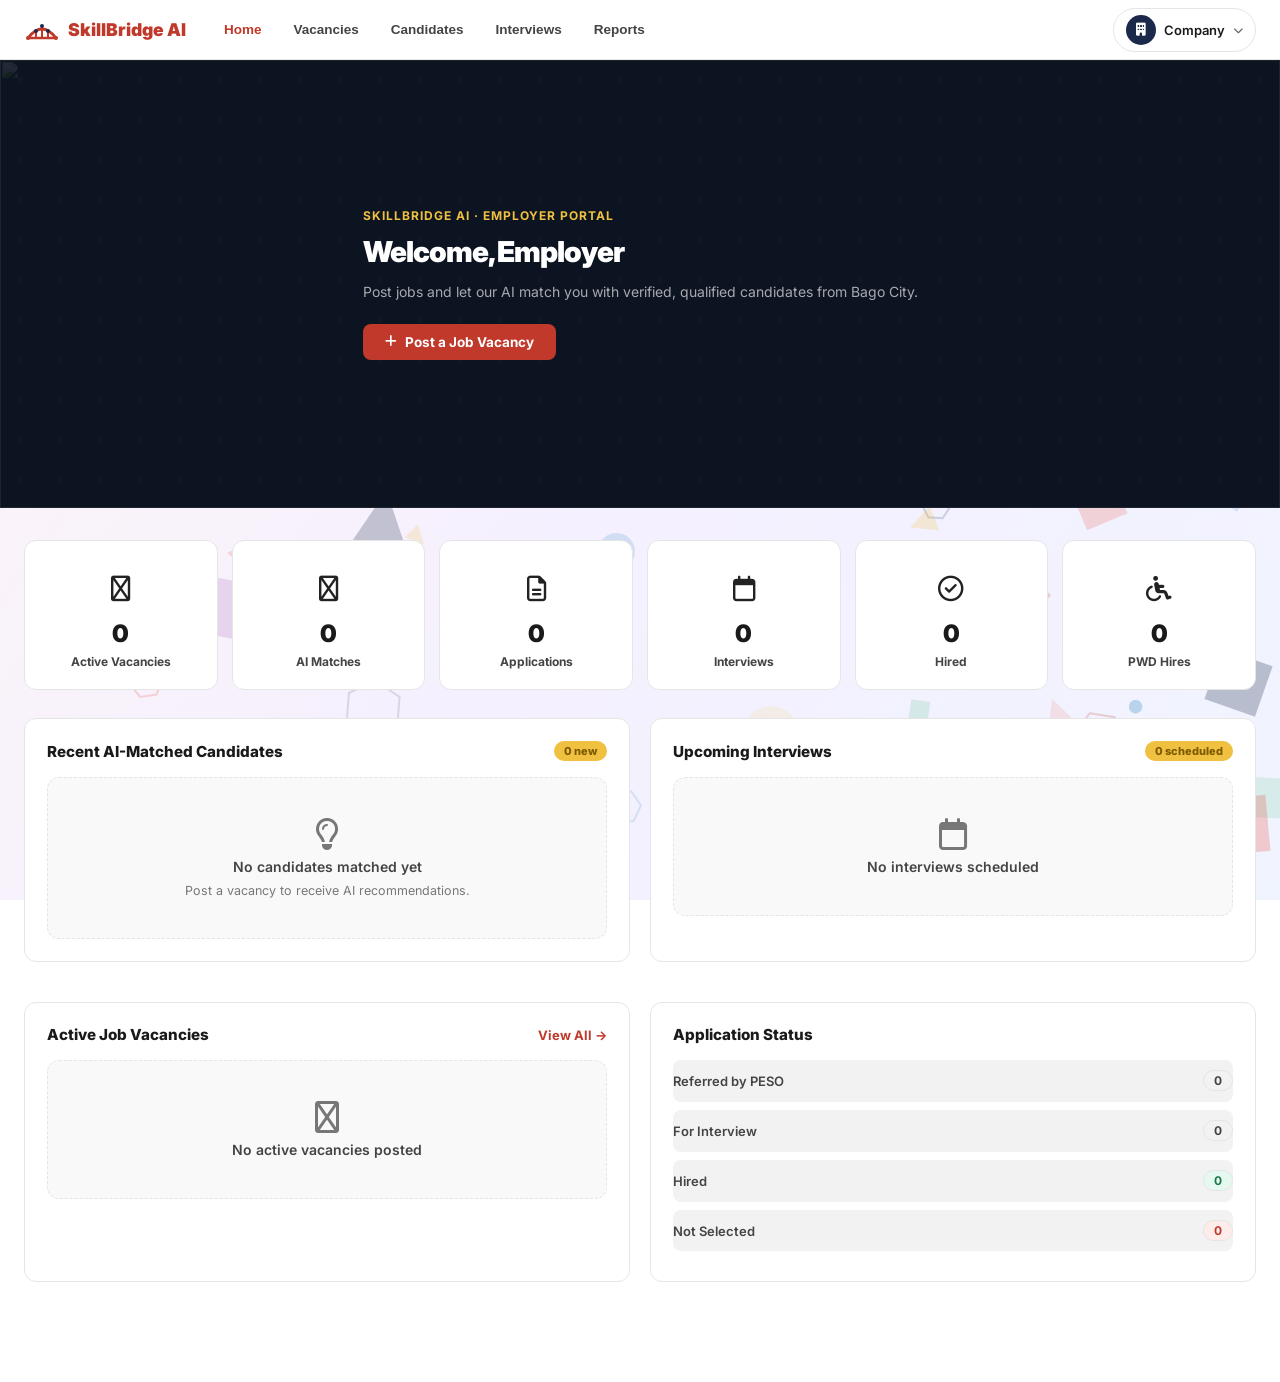
==== commit f7d10faa: "refactor: remove all comments from PHP and HTML/JS files" ====
--- a/assets/templates/employer.html
+++ b/assets/templates/employer.html
@@ -1,717 +1,646 @@
-<!DOCTYPE html>
-<html lang="en">
-<head>
-  <meta charset="UTF-8" />
-  <meta name="viewport" content="width=device-width, initial-scale=1.0" />
-  <title>Employer Dashboard – SkillBridge AI</title>
-  <link rel="stylesheet" href="https://cdnjs.cloudflare.com/ajax/libs/font-awesome/6.5.0/css/all.min.css" />
-  <link rel="stylesheet" href="../css/employer.css" />
-</head>
-<body>
-
-  <!-- TOP NAV -->
-  <header class="em-topbar">
-    <div class="em-topbar-inner">
-      <div class="em-brand">
-        <svg class="em-brand-logo" viewBox="0 0 36 36" fill="none" xmlns="http://www.w3.org/2000/svg">
-          <path d="M4 26 Q18 8 32 26" stroke="#c0392b" stroke-width="2.8" fill="none" stroke-linecap="round"/>
-          <line x1="4" y1="26" x2="32" y2="26" stroke="#c0392b" stroke-width="2.5" stroke-linecap="round"/>
-          <line x1="12" y1="26" x2="12" y2="19" stroke="#c0392b" stroke-width="2" stroke-linecap="round"/>
-          <line x1="18" y1="26" x2="18" y2="14" stroke="#c0392b" stroke-width="2" stroke-linecap="round"/>
-          <line x1="24" y1="26" x2="24" y2="19" stroke="#c0392b" stroke-width="2" stroke-linecap="round"/>
-          <circle cx="12" cy="19" r="2" fill="#1b2a4a"/>
-          <circle cx="18" cy="14" r="2" fill="#1b2a4a"/>
-          <circle cx="24" cy="19" r="2" fill="#1b2a4a"/>
-          <circle cx="4"  cy="26" r="2" fill="#c0392b"/>
-          <circle cx="32" cy="26" r="2" fill="#c0392b"/>
-        </svg>
-        <span class="em-brand-name">SkillBridge AI</span>
-      </div>
-      <nav class="em-nav" id="em-nav">
-        <button class="em-nav-link active" onclick="showPage('dashboard',this)">Home</button>
-        <button class="em-nav-link" onclick="showPage('vacancies',this)">Vacancies</button>
-        <button class="em-nav-link" onclick="showPage('candidates',this)">Candidates</button>
-        <button class="em-nav-link" onclick="showPage('interviews',this)">Interviews</button>
-        <button class="em-nav-link" onclick="showPage('reports',this)">Reports</button>
-      </nav>
-      <button class="em-mobile-btn" onclick="document.getElementById('em-nav').classList.toggle('open')">☰</button>
-      <div class="em-topbar-right">
-        <div class="em-user-menu" onclick="toggleDropdown()">
-          <div class="em-avatar"><i class="fa-solid fa-building"></i></div>
-          <span class="em-username" id="em-username">Company</span>
-          <i class="fa-solid fa-chevron-down" style="font-size:10px;color:#666;"></i>
-        </div>
-        <div class="em-dropdown" id="em-dropdown">
-          <a href="#" onclick="showPage('profile',null);closeDropdown()"><i class="fa-solid fa-building"></i> Company Profile</a>
-          <div style="height:1px;background:#e5e5e5;margin:4px 0;"></div>
-          <a href="#" onclick="doLogout(event)" style="color:#c0392b;"><i class="fa-solid fa-right-from-bracket"></i> Logout</a>
-        </div>
-      </div>
-    </div>
-  </header>
-
-  <canvas id="em-canvas" style="position:fixed;top:0;left:0;width:100%;height:100%;z-index:0;pointer-events:none;"></canvas>
-
-  <main class="em-main" style="position:relative;z-index:1;">
-
-    <!-- HOME DASHBOARD -->
-    <section id="page-dashboard" class="em-page active">
-      <div class="em-hero-banner">
-        <img src="../images/bangon bago.jpg" alt="" class="em-hero-bg-img" />
-        <div class="em-hero-text">
-          <p class="em-hero-eyebrow">SkillBridge AI · Employer Portal</p>
-          <h1 id="em-hero-welcome">Welcome, Employer</h1>
-          <p class="em-hero-sub">Post jobs and let our AI match you with verified, qualified candidates from Bago City.</p>
-          <button class="em-btn-primary" onclick="showPage('vacancies',null);showModal('modal-vacancy')">
-            <i class="fa-solid fa-plus"></i> Post a Job Vacancy
-          </button>
-        </div>
-      </div>
-      <div class="em-container">
-        <div class="em-stats-row">
-          <div class="em-stat-card" onclick="showPage('vacancies',null)">
-            <div class="em-stat-icon"><i class="fa-regular fa-briefcase"></i></div>
-            <div class="em-stat-num" id="stat-vacancies">0</div>
-            <div class="em-stat-label">Active Vacancies</div>
-          </div>
-          <div class="em-stat-card" onclick="showPage('candidates',null)">
-            <div class="em-stat-icon"><i class="fa-regular fa-users"></i></div>
-            <div class="em-stat-num" id="stat-matches">0</div>
-            <div class="em-stat-label">AI Matches</div>
-          </div>
-          <div class="em-stat-card">
-            <div class="em-stat-icon"><i class="fa-regular fa-file-lines"></i></div>
-            <div class="em-stat-num" id="stat-applications">0</div>
-            <div class="em-stat-label">Applications</div>
-          </div>
-          <div class="em-stat-card" onclick="showPage('interviews',null)">
-            <div class="em-stat-icon"><i class="fa-regular fa-calendar"></i></div>
-            <div class="em-stat-num" id="stat-interviews">0</div>
-            <div class="em-stat-label">Interviews</div>
-          </div>
-          <div class="em-stat-card">
-            <div class="em-stat-icon"><i class="fa-regular fa-circle-check"></i></div>
-            <div class="em-stat-num" id="stat-hired">0</div>
-            <div class="em-stat-label">Hired</div>
-          </div>
-          <div class="em-stat-card">
-            <div class="em-stat-icon"><i class="fa-solid fa-wheelchair"></i></div>
-            <div class="em-stat-num" id="stat-pwd">0</div>
-            <div class="em-stat-label">PWD Hires</div>
-          </div>
-        </div>
-        <div class="em-grid-2">
-          <div class="em-card">
-            <div class="em-card-header"><h3>Recent AI-Matched Candidates</h3><span class="em-badge">0 new</span></div>
-            <div class="em-empty"><i class="fa-regular fa-lightbulb"></i><p>No candidates matched yet</p><small>Post a vacancy to receive AI recommendations.</small></div>
-          </div>
-          <div class="em-card">
-            <div class="em-card-header"><h3>Upcoming Interviews</h3><span class="em-badge">0 scheduled</span></div>
-            <div class="em-empty"><i class="fa-regular fa-calendar"></i><p>No interviews scheduled</p></div>
-          </div>
-        </div>
-        <div class="em-grid-2">
-          <div class="em-card">
-            <div class="em-card-header">
-              <h3>Active Job Vacancies</h3>
-              <a href="#" onclick="showPage('vacancies',null)" style="font-size:13px;font-weight:700;color:var(--red);">View All →</a>
-            </div>
-            <div id="dash-job-list"><div class="em-empty"><i class="fa-regular fa-briefcase"></i><p>No active vacancies posted</p></div></div>
-          </div>
-          <div class="em-card">
-            <div class="em-card-header"><h3>Application Status</h3></div>
-            <div class="em-status-row"><span>Referred by PESO</span><span class="em-badge-num">0</span></div>
-            <div class="em-status-row"><span>For Interview</span><span class="em-badge-num">0</span></div>
-            <div class="em-status-row"><span>Hired</span><span class="em-badge-num green">0</span></div>
-            <div class="em-status-row"><span>Not Selected</span><span class="em-badge-num red">0</span></div>
-          </div>
-        </div>
-      </div>
-    </section>
-
-    <!-- VACANCIES -->
-    <section id="page-vacancies" class="em-page">
-      <div class="em-container">
-        <div class="em-page-header">
-          <h2><i class="fa-regular fa-briefcase"></i> Job Vacancies</h2>
-          <button class="em-btn-primary" onclick="showModal('modal-vacancy')"><i class="fa-solid fa-plus"></i> Post New Vacancy</button>
-        </div>
-        <div class="em-card">
-          <div class="em-card-header">
-            <div class="em-filters">
-              <input type="text" id="vacancy-search" placeholder="Search vacancies..." class="em-filter-input" oninput="filterVacancies()" autocomplete="off" />
-              <select class="em-filter-select" id="vacancy-status-filter" onchange="filterVacancies()">
-                <option value="">All Status</option>
-                <option value="active">Active</option>
-                <option value="filled">Filled</option>
-                <option value="expired">Expired</option>
-              </select>
-            </div>
-          </div>
-          <table class="em-table" id="vacancies-table">
-            <thead>
-              <tr>
-                <th>Position</th><th>Type</th><th>Slots</th><th>PWD Friendly</th>
-                <th>Status</th><th>Posted</th><th>Actions</th>
-              </tr>
-            </thead>
-            <tbody id="vacancies-tbody">
-              <tr><td colspan="7"><div class="em-empty"><i class="fa-regular fa-briefcase"></i><p>No vacancies posted yet.</p><small>Click "+ Post New Vacancy" to start.</small></div></td></tr>
-            </tbody>
-          </table>
-        </div>
-      </div>
-    </section>
-
-    <!-- CANDIDATES -->
-    <section id="page-candidates" class="em-page">
-      <div class="em-container">
-        <div class="em-page-header">
-          <h2><i class="fa-regular fa-users"></i> Candidate Discovery</h2>
-          <span class="em-badge">SkillBridge AI</span>
-        </div>
-        <div class="em-card">
-          <div class="em-card-header">
-            <div class="em-filters">
-              <input type="text" placeholder="Search candidates..." class="em-filter-input" autocomplete="off" />
-              <select class="em-filter-select"><option>All Vacancies</option></select>
-              <select class="em-filter-select"><option>All Types</option><option>Regular</option><option>PWD</option></select>
-            </div>
-          </div>
-          <table class="em-table">
-            <thead><tr><th>Candidate</th><th>Type</th><th>Skills</th><th>Education</th><th>Match Score</th><th>ID Status</th><th>Actions</th></tr></thead>
-            <tbody><tr><td colspan="7"><div class="em-empty"><i class="fa-regular fa-users"></i><p>No matched candidates yet.</p><small>Post a vacancy to receive AI recommendations.</small></div></td></tr></tbody>
-          </table>
-        </div>
-      </div>
-    </section>
-
-    <!-- INTERVIEWS -->
-    <section id="page-interviews" class="em-page">
-      <div class="em-container">
-        <div class="em-page-header">
-          <h2><i class="fa-regular fa-calendar"></i> Interviews</h2>
-          <button class="em-btn-primary" onclick="showModal('modal-interview')"><i class="fa-solid fa-plus"></i> Schedule Interview</button>
-        </div>
-        <div class="em-card">
-          <table class="em-table">
-            <thead><tr><th>Candidate</th><th>Position</th><th>Date & Time</th><th>Mode</th><th>Accessibility Need</th><th>Status</th><th>Action</th></tr></thead>
-            <tbody><tr><td colspan="7"><div class="em-empty"><i class="fa-regular fa-calendar"></i><p>No interviews scheduled yet</p></div></td></tr></tbody>
-          </table>
-        </div>
-      </div>
-    </section>
-
-    <!-- REPORTS -->
-    <section id="page-reports" class="em-page">
-      <div class="em-container">
-        <div class="em-page-header"><h2><i class="fa-regular fa-file-lines"></i> Compliance Reports</h2></div>
-        <div class="em-reports-grid">
-          <div class="em-report-card">
-            <div class="em-report-icon"><i class="fa-solid fa-wheelchair"></i></div>
-            <h3>PWD Hiring Compliance</h3>
-            <p>Summary of PWD hires, accommodations provided, and inclusive hiring metrics required by DOLE.</p>
-            <button class="em-btn-primary" onclick="showReportModal('PWD Hiring Compliance Report','No data available yet — post vacancies and hire candidates to generate this report.')">Generate Report</button>
-          </div>
-          <div class="em-report-card">
-            <div class="em-report-icon"><i class="fa-regular fa-file-lines"></i></div>
-            <h3>Hiring Activity Report</h3>
-            <p>Overview of all job postings, applications received, interviews conducted, and hiring outcomes.</p>
-            <button class="em-btn-primary" onclick="showReportModal('Hiring Activity Report','No activity recorded yet.')">Generate Report</button>
-          </div>
-          <div class="em-report-card">
-            <div class="em-report-icon"><i class="fa-regular fa-lightbulb"></i></div>
-            <h3>AI Match Utilization</h3>
-            <p>Analytics on AI-recommended candidates, acceptance rates, and matching accuracy.</p>
-            <button class="em-btn-primary" onclick="showReportModal('AI Match Utilization Report','No matches recorded yet — post a vacancy to start receiving AI recommendations.')">Generate Report</button>
-          </div>
-          <div class="em-report-card">
-            <div class="em-report-icon"><i class="fa-regular fa-chart-bar"></i></div>
-            <h3>Workforce Analytics</h3>
-            <p>Breakdown of hired candidates by skill, education, sector, and PWD status.</p>
-            <button class="em-btn-primary" onclick="showReportModal('Workforce Analytics Report','No hiring data available yet.')">Generate Report</button>
-          </div>
-        </div>
-      </div>
-    </section>
-
-    <!-- COMPANY PROFILE -->
-    <section id="page-profile" class="em-page">
-      <div class="em-container">
-        <div class="em-page-header"><h2><i class="fa-solid fa-building"></i> Company Profile</h2></div>
-        <div class="em-profile-wrap">
-          <!-- Info card -->
-          <div>
-            <div class="em-profile-cover">
-              <img src="../images/logo-peso.png" alt="Cover" />
-            </div>
-            <div class="em-profile-info-card">
-              <div class="em-profile-avatar"><i class="fa-solid fa-building"></i></div>
-              <h2 id="profile-company-name">Company Name</h2>
-              <p id="profile-industry-loc">Industry · Bago City</p>
-              <span class="em-accredited"><i class="fa-solid fa-circle-check"></i> Accredited by PESO</span>
-              <div class="em-profile-meta">
-                <span><i class="fa-regular fa-envelope"></i> <span id="profile-email">—</span></span>
-                <span><i class="fa-solid fa-phone"></i> <span id="profile-phone">—</span></span>
-                <span><i class="fa-solid fa-location-dot"></i> <span id="profile-address">Bago City</span></span>
-              </div>
-            </div>
-          </div>
-          <!-- Edit form -->
-          <div class="em-card">
-            <h3 class="em-form-title">Edit Company Information</h3>
-            <div class="em-form-grid">
-              <div class="em-form-group">
-                <label>Company Name</label>
-                <input id="f-company-name" type="text" placeholder="Company Name" autocomplete="off" />
-              </div>
-              <div class="em-form-group">
-                <label>Industry</label>
-                <select id="f-industry">
-                  <option value="">Select Industry</option>
-                  <option>Retail / Trade</option><option>Manufacturing</option>
-                  <option>Healthcare</option><option>IT / Technology</option>
-                  <option>Education</option><option>Government</option>
-                  <option>Agriculture</option><option>Construction</option><option>Others</option>
-                </select>
-              </div>
-              <div class="em-form-group">
-                <label>Contact Person</label>
-                <input id="f-contact-person" type="text" placeholder="HR Manager Name" autocomplete="off" />
-              </div>
-              <div class="em-form-group">
-                <label>Contact Number</label>
-                <input id="f-phone" type="tel" placeholder="09XX-XXX-XXXX" autocomplete="off" />
-              </div>
-              <div class="em-form-group">
-                <label>Email Address</label>
-                <input id="f-email" type="email" placeholder="hr@company.com" autocomplete="off" />
-              </div>
-              <div class="em-form-group">
-                <label>Company Size</label>
-                <select id="f-company-size">
-                  <option value="">Select Size</option>
-                  <option>Micro (1–9)</option><option>Small (10–99)</option>
-                  <option>Medium (100–199)</option><option>Large (200+)</option>
-                </select>
-              </div>
-            </div>
-            <div class="em-form-group">
-              <label>Business Address</label>
-              <input id="f-address" type="text" placeholder="Complete business address" autocomplete="off" />
-            </div>
-            <div class="em-form-group">
-              <label>Workplace Accessibility Features</label>
-              <textarea id="f-accessibility" rows="2" placeholder="e.g. Ramps, accessible restrooms, remote work options..."></textarea>
-            </div>
-            <div class="em-form-group">
-              <label>Inclusive Hiring Practice</label>
-              <div class="em-radio-group">
-                <label><input type="radio" name="inclusive" value="yes" /> Yes</label>
-                <label><input type="radio" name="inclusive" value="no" /> No</label>
-                <label><input type="radio" name="inclusive" value="planning" /> Planning to</label>
-              </div>
-            </div>
-            <button class="em-btn-primary" onclick="saveProfile()">
-              <i class="fa-solid fa-floppy-disk"></i> Save Changes
-            </button>
-
-            <h3 class="em-form-title" style="margin-top:28px;">Change Password</h3>
-            <div class="em-form-grid">
-              <div class="em-form-group">
-                <label>Current Password</label>
-                <input id="f-cur-pass" type="password" placeholder="Current password" />
-              </div>
-              <div class="em-form-group">
-                <label>New Password</label>
-                <input id="f-new-pass" type="password" placeholder="New password (min 8 chars, 1 uppercase, 1 number)" />
-              </div>
-            </div>
-            <button class="em-btn-primary" onclick="changePassword()">
-              <i class="fa-solid fa-key"></i> Update Password
-            </button>
-          </div>
-        </div>
-      </div>
-    </section>
-
-  </main><!-- /em-main -->
-
-  <!-- ── MODALS ─────────────────────────────────────────────────────────────── -->
-
-  <!-- Post Vacancy Modal -->
-  <div id="modal-vacancy" class="em-modal-backdrop" onclick="if(event.target===this)closeModal('modal-vacancy')">
-    <div class="em-modal-box">
-      <button class="em-modal-close" onclick="closeModal('modal-vacancy')">✕</button>
-      <h2 class="em-modal-title">Post New Job Vacancy</h2>
-      <div class="em-form-group">
-        <label>Position / Job Title *</label>
-        <input id="v-title" type="text" placeholder="e.g. Data Encoder, Utility Worker" autocomplete="off" />
-      </div>
-      <div class="em-form-grid">
-        <div class="em-form-group">
-          <label>Number of Slots *</label>
-          <input id="v-slots" type="number" placeholder="1" min="1" value="1" />
-        </div>
-        <div class="em-form-group">
-          <label>Employment Type *</label>
-          <select id="v-type">
-            <option value="Full-time">Full-time</option>
-            <option value="Part-time">Part-time</option>
-            <option value="Contract">Contract</option>
-            <option value="Seasonal">Seasonal</option>
-          </select>
-        </div>
-      </div>
-      <div class="em-form-group">
-        <label>Required Skills *</label>
-        <input id="v-skills" type="text" placeholder="e.g. MS Office, Customer Service, Driving" autocomplete="off" />
-      </div>
-      <div class="em-form-group">
-        <label>Job Description *</label>
-        <textarea id="v-desc" rows="3" placeholder="Describe the role and responsibilities..."></textarea>
-      </div>
-      <div class="em-form-group">
-        <label>PWD Friendly?</label>
-        <div class="em-radio-group">
-          <label><input type="radio" name="v-pwd" value="1" /> Yes</label>
-          <label><input type="radio" name="v-pwd" value="0" checked /> No</label>
-        </div>
-      </div>
-      <div class="em-form-group" id="v-access-wrap" style="display:none;">
-        <label>Accessibility Accommodations</label>
-        <input id="v-accessibility" type="text" placeholder="e.g. Sign language interpreter, wheelchair ramp" autocomplete="off" />
-      </div>
-      <div class="em-modal-actions">
-        <button class="em-btn-primary" onclick="postJob()"><i class="fa-solid fa-paper-plane"></i> Post Vacancy</button>
-        <button class="em-btn-sm" onclick="closeModal('modal-vacancy')">Cancel</button>
-      </div>
-    </div>
-  </div>
-
-  <!-- Schedule Interview Modal -->
-  <div id="modal-interview" class="em-modal-backdrop" onclick="if(event.target===this)closeModal('modal-interview')">
-    <div class="em-modal-box">
-      <button class="em-modal-close" onclick="closeModal('modal-interview')">✕</button>
-      <h2 class="em-modal-title">Schedule Interview</h2>
-      <div class="em-form-group">
-        <label>Candidate Name</label>
-        <input type="text" placeholder="Candidate full name" autocomplete="off" />
-      </div>
-      <div class="em-form-group">
-        <label>Position Applied For</label>
-        <select id="interview-position"><option value="">Select Vacancy</option></select>
-      </div>
-      <div class="em-form-grid">
-        <div class="em-form-group"><label>Date *</label><input type="date" /></div>
-        <div class="em-form-group"><label>Time *</label><input type="time" /></div>
-      </div>
-      <div class="em-form-group">
-        <label>Interview Mode</label>
-        <div class="em-radio-group">
-          <label><input type="radio" name="imode" value="Online" /> Online</label>
-          <label><input type="radio" name="imode" value="On-site" checked /> On-site</label>
-        </div>
-      </div>
-      <div class="em-form-group">
-        <label>Accessibility Accommodation Needed</label>
-        <input type="text" placeholder="e.g. Sign language interpreter, captioning" autocomplete="off" />
-      </div>
-      <div class="em-modal-actions">
-        <button class="em-btn-primary"><i class="fa-solid fa-calendar-check"></i> Schedule Interview</button>
-        <button class="em-btn-sm" onclick="closeModal('modal-interview')">Cancel</button>
-      </div>
-    </div>
-  </div>
-
-  <!-- Report Modal -->
-  <div id="modal-report" class="em-modal-backdrop" onclick="if(event.target===this)closeModal('modal-report')">
-    <div class="em-modal-box">
-      <button class="em-modal-close" onclick="closeModal('modal-report')">✕</button>
-      <h2 class="em-modal-title" id="report-title">Report</h2>
-      <p id="report-body" style="font-size:14px;color:#555;line-height:1.7;margin-bottom:20px;"></p>
-      <div style="background:#f9f9f9;border:1.5px dashed #e5e5e5;border-radius:10px;padding:32px;text-align:center;color:#aaa;margin-bottom:20px;">
-        <i class="fa-regular fa-chart-bar" style="font-size:2rem;display:block;margin-bottom:8px;"></i>
-        <p style="font-size:13px;font-weight:600;color:#777;">No data available yet to generate this report.</p>
-      </div>
-      <div class="em-modal-actions">
-        <button class="em-btn-primary" onclick="window.print()"><i class="fa-solid fa-print"></i> Print Report</button>
-        <button class="em-btn-sm" onclick="closeModal('modal-report')">Close</button>
-      </div>
-    </div>
-  </div>
-
-  <script>
-    // ── Background canvas animation ──────────────────────────────────────────
-    const canvas = document.getElementById('em-canvas');
-    const ctx = canvas.getContext('2d');
-    let W, H, particles = [];
-    function resize(){ W = canvas.width = window.innerWidth; H = canvas.height = window.innerHeight; }
-    window.addEventListener('resize', resize); resize();
-    const palette = ['#c0392b','#e74c3c','#1b2a4a','#2c3e6b','#f0c040','#f39c12','#8e44ad','#2980b9','#27ae60'];
-    function rand(a,b){ return Math.random()*(b-a)+a; }
-    function Particle(){ this.reset(); }
-    Particle.prototype.reset = function(){
-      this.x=rand(0,W); this.y=rand(0,H); this.r=rand(8,28);
-      this.dx=(Math.random()-.5)*1.6; this.dy=(Math.random()-.5)*1.6;
-      this.color=palette[Math.floor(Math.random()*palette.length)];
-      this.alpha=rand(.12,.28); this.type=Math.floor(Math.random()*4);
-      this.rot=rand(0,Math.PI*2); this.rotSpeed=(Math.random()-.5)*.03;
-      this.pulse=rand(0,Math.PI*2); this.pulseSpeed=rand(.02,.05);
-    };
-    Particle.prototype.draw = function(){
-      ctx.save(); ctx.globalAlpha=this.alpha; ctx.fillStyle=this.color; ctx.strokeStyle=this.color; ctx.lineWidth=2;
-      ctx.translate(this.x,this.y); ctx.rotate(this.rot);
-      const r=this.r+Math.sin(this.pulse)*3;
-      if(this.type===0){ctx.beginPath();ctx.arc(0,0,r,0,Math.PI*2);ctx.fill();}
-      else if(this.type===1){ctx.beginPath();ctx.rect(-r,-r,r*2,r*2);ctx.fill();}
-      else if(this.type===2){ctx.beginPath();ctx.moveTo(0,-r);ctx.lineTo(r,r);ctx.lineTo(-r,r);ctx.closePath();ctx.fill();}
-      else{ctx.beginPath();for(let i=0;i<6;i++){const a=(Math.PI/3)*i;i===0?ctx.moveTo(r*Math.cos(a),r*Math.sin(a)):ctx.lineTo(r*Math.cos(a),r*Math.sin(a));}ctx.closePath();ctx.stroke();}
-      ctx.restore();
-    };
-    Particle.prototype.update = function(){
-      this.x+=this.dx; this.y+=this.dy; this.rot+=this.rotSpeed; this.pulse+=this.pulseSpeed;
-      if(this.x<-50)this.x=W+50; if(this.x>W+50)this.x=-50;
-      if(this.y<-50)this.y=H+50; if(this.y>H+50)this.y=-50;
-    };
-    for(let i=0;i<80;i++) particles.push(new Particle());
-    function drawBg(){ const g=ctx.createLinearGradient(0,0,W,H); g.addColorStop(0,'#fdf5f5'); g.addColorStop(.5,'#f5f0ff'); g.addColorStop(1,'#f0f4ff'); ctx.fillStyle=g; ctx.fillRect(0,0,W,H); }
-    function animate(){ drawBg(); particles.forEach(p=>{p.update();p.draw();}); requestAnimationFrame(animate); }
-    animate();
-
-    // ── Logout ───────────────────────────────────────────────────────────────
-    function doLogout(e) {
-      e.preventDefault();
-      if (confirm('Are you sure you want to logout?')) {
-        window.location.href = '../php/logout.php';
-      }
-    }
-
-    // ── Navigation ───────────────────────────────────────────────────────────
-    function showPage(id, el) {
-      document.querySelectorAll('.em-page').forEach(p => p.classList.remove('active'));
-      document.querySelectorAll('.em-nav-link').forEach(n => n.classList.remove('active'));
-      document.getElementById('page-' + id).classList.add('active');
-      if (el) el.classList.add('active');
-      closeDropdown();
-    }
-    function toggleDropdown(){ document.getElementById('em-dropdown').classList.toggle('open'); }
-    function closeDropdown(){ document.getElementById('em-dropdown').classList.remove('open'); }
-    document.addEventListener('click', e => {
-      if (!e.target.closest('.em-topbar-right')) closeDropdown();
-    });
-
-    // ── Modals ───────────────────────────────────────────────────────────────
-    function showModal(id){ document.getElementById(id).style.display='flex'; }
-    function closeModal(id){ document.getElementById(id).style.display='none'; }
-    function showReportModal(title, body){
-      document.getElementById('report-title').textContent = title;
-      document.getElementById('report-body').textContent  = body;
-      showModal('modal-report');
-    }
-
-    // Toggle accessibility field based on PWD radio
-    document.querySelectorAll('input[name="v-pwd"]').forEach(r => {
-      r.addEventListener('change', () => {
-        document.getElementById('v-access-wrap').style.display = r.value === '1' ? 'block' : 'none';
-      });
-    });
-  </script>
-
-  <script>
-    // ── Load employer data ───────────────────────────────────────────────────
-    let allJobs = [];
-
-    document.addEventListener('DOMContentLoaded', () => {
-      fetch('../php/employer_dashboard.php', {
-        method: 'POST',
-        headers: { 'Content-Type': 'application/x-www-form-urlencoded' }
-      })
-      .then(r => r.json())
-      .then(data => {
-        if (!data.success) {
-          if (data.message && data.message.includes('log in')) window.location.href = 'login.html';
-          return;
-        }
-        const u = data.user;
-
-        // Topbar & hero
-        document.getElementById('em-username').textContent    = u.company_name || 'Company';
-        document.getElementById('em-hero-welcome').textContent = 'Welcome, ' + (u.company_name || 'Employer');
-
-        // Profile info card
-        document.getElementById('profile-company-name').textContent = u.company_name || '';
-        document.getElementById('profile-industry-loc').textContent  = (u.industry || 'Industry') + ' · Bago City';
-        document.getElementById('profile-email').textContent   = u.email   || '—';
-        document.getElementById('profile-phone').textContent   = u.phone   || '—';
-        document.getElementById('profile-address').textContent = u.address || 'Bago City';
-
-        // Profile edit form
-        const set = (id, val) => { const el = document.getElementById(id); if (el) el.value = val || ''; };
-        const setSelect = (id, val) => {
-          const el = document.getElementById(id); if (!el || !val) return;
-          for (let o of el.options) { if (o.value === val || o.text === val) { o.selected = true; break; } }
-        };
-        set('f-company-name',   u.company_name);
-        set('f-contact-person', u.contact_person);
-        set('f-phone',          u.phone);
-        set('f-email',          u.email);
-        set('f-address',        u.address);
-        set('f-accessibility',  u.accessibility_features);
-        setSelect('f-industry',      u.industry);
-        setSelect('f-company-size',  u.company_size);
-
-        // Inclusive hiring radio
-        if (u.inclusive_hiring) {
-          const r = document.querySelector(`input[name="inclusive"][value="${u.inclusive_hiring}"]`);
-          if (r) r.checked = true;
-        }
-
-        // Load vacancies
-        loadJobs();
-      })
-      .catch(err => console.error('Error loading employer data:', err));
-    });
-
-    // ── Job Vacancies ────────────────────────────────────────────────────────
-    function postJob() {
-      const title       = document.getElementById('v-title').value.trim();
-      const slots       = document.getElementById('v-slots').value || 1;
-      const type        = document.getElementById('v-type').value;
-      const skills      = document.getElementById('v-skills').value.trim();
-      const desc        = document.getElementById('v-desc').value.trim();
-      const pwdEl       = document.querySelector('input[name="v-pwd"]:checked');
-      const pwd         = pwdEl ? pwdEl.value : '0';
-      const access      = document.getElementById('v-accessibility').value.trim();
-
-      if (!title || !skills || !desc) { alert('Please fill in all required fields.'); return; }
-
-      const fd = new FormData();
-      fd.append('action', 'post_job');
-      fd.append('title', title); fd.append('slots', slots);
-      fd.append('employment_type', type); fd.append('required_skills', skills);
-      fd.append('description', desc); fd.append('pwd_friendly', pwd);
-      fd.append('accessibility', access);
-
-      fetch('/Skillbridge/assets/php/job_posting.php', { method: 'POST', body: fd })
-        .then(r => r.json())
-        .then(data => {
-          if (data.success) {
-            closeModal('modal-vacancy');
-            // Reset form
-            ['v-title','v-skills','v-desc','v-accessibility'].forEach(id => document.getElementById(id).value = '');
-            document.getElementById('v-slots').value = 1;
-            loadJobs();
-          } else { alert('Error: ' + data.message); }
-        })
-        .catch(() => alert('Failed to post job. Please try again.'));
-    }
-
-    function loadJobs() {
-      fetch('/Skillbridge/assets/php/job_posting.php', {
-        method: 'POST',
-        headers: { 'Content-Type': 'application/x-www-form-urlencoded' },
-        body: new URLSearchParams({ action: 'get_jobs' })
-      })
-      .then(r => r.json())
-      .then(data => {
-        if (data.success) { allJobs = data.jobs; renderVacancies(allJobs); updateDashStats(allJobs); }
-      })
-      .catch(err => console.error('Error loading jobs:', err));
-    }
-
-    function renderVacancies(jobs) {
-      const tbody = document.getElementById('vacancies-tbody');
-      if (!jobs.length) {
-        tbody.innerHTML = '<tr><td colspan="7"><div class="em-empty"><i class="fa-regular fa-briefcase"></i><p>No vacancies posted yet.</p><small>Click "+ Post New Vacancy" to start.</small></div></td></tr>';
-        document.getElementById('dash-job-list').innerHTML = '<div class="em-empty"><i class="fa-regular fa-briefcase"></i><p>No active vacancies posted</p></div>';
-        return;
-      }
-      tbody.innerHTML = jobs.map(j => `
-        <tr>
-          <td><strong>${j.title}</strong><br><small style="color:#888">${j.description.substring(0,60)}...</small></td>
-          <td>${j.employment_type}</td>
-          <td>${j.slots}</td>
-          <td>${j.pwd_friendly == 1 ? '<span class="em-pwd-badge">♿ Yes</span>' : '—'}</td>
-          <td><span class="em-status-badge ${j.status}">${j.status}</span></td>
-          <td>${new Date(j.posted_date).toLocaleDateString('en-PH',{month:'short',day:'numeric',year:'numeric'})}</td>
-          <td>
-            <button class="em-btn-sm" onclick="deleteJob(${j.id})"><i class="fa-solid fa-trash"></i></button>
-          </td>
-        </tr>`).join('');
-
-      // Dashboard preview (first 3 active)
-      const active = jobs.filter(j => j.status === 'active').slice(0, 3);
-      document.getElementById('dash-job-list').innerHTML = active.length
-        ? active.map(j => `<div class="em-dash-job"><span class="em-status-badge active">active</span> <strong>${j.title}</strong> <small>(${j.slots} slot${j.slots>1?'s':''})</small></div>`).join('')
-        : '<div class="em-empty"><i class="fa-regular fa-briefcase"></i><p>No active vacancies</p></div>';
-
-      // Populate interview vacancy select
-      const sel = document.getElementById('interview-position');
-      sel.innerHTML = '<option value="">Select Vacancy</option>' + jobs.map(j => `<option value="${j.id}">${j.title}</option>`).join('');
-    }
-
-    function filterVacancies() {
-      const q      = document.getElementById('vacancy-search').value.toLowerCase();
-      const status = document.getElementById('vacancy-status-filter').value;
-      const filtered = allJobs.filter(j =>
-        (!q || j.title.toLowerCase().includes(q) || j.required_skills.toLowerCase().includes(q)) &&
-        (!status || j.status === status)
-      );
-      renderVacancies(filtered);
-    }
-
-    function deleteJob(id) {
-      if (!confirm('Delete this vacancy?')) return;
-      const fd = new FormData();
-      fd.append('action', 'delete_job'); fd.append('job_id', id);
-      fetch('/Skillbridge/assets/php/job_posting.php', { method: 'POST', body: fd })
-        .then(r => r.json())
-        .then(data => { if (data.success) loadJobs(); else alert(data.message); });
-    }
-
-    function updateDashStats(jobs) {
-      document.getElementById('stat-vacancies').textContent = jobs.filter(j => j.status === 'active').length;
-    }
-
-    // ── Save Profile ─────────────────────────────────────────────────────────
-    function saveProfile() {
-      const inclusive = document.querySelector('input[name="inclusive"]:checked')?.value || '';
-      const fd = new FormData();
-      fd.append('action',               'update_profile');
-      fd.append('company_name',         document.getElementById('f-company-name').value);
-      fd.append('contact_person',       document.getElementById('f-contact-person').value);
-      fd.append('contact_number',       document.getElementById('f-phone').value);
-      fd.append('contact_email',        document.getElementById('f-email').value);
-      fd.append('business_address',     document.getElementById('f-address').value);
-      fd.append('industry',             document.getElementById('f-industry').value);
-      fd.append('company_size',         document.getElementById('f-company-size').value);
-      fd.append('accessibility_features', document.getElementById('f-accessibility').value);
-      fd.append('inclusive_hiring',     inclusive);
-
-      fetch('../php/employer_dashboard.php', { method: 'POST', body: fd })
-        .then(r => r.json())
-        .then(data => alert(data.success ? 'Profile saved.' : 'Error: ' + data.message))
-        .catch(() => alert('Failed to save. Please try again.'));
-    }
-
-    // ── Change Password ───────────────────────────────────────────────────────
-    function changePassword() {
-      const cur = document.getElementById('f-cur-pass').value;
-      const nw  = document.getElementById('f-new-pass').value;
-      if (!cur || !nw) { alert('Please fill in both password fields.'); return; }
-      const fd = new FormData();
-      fd.append('action', 'change_password');
-      fd.append('current_password', cur);
-      fd.append('new_password', nw);
-      fetch('../php/employer_dashboard.php', { method: 'POST', body: fd })
-        .then(r => r.json())
-        .then(data => {
-          alert(data.success ? 'Password updated.' : 'Error: ' + data.message);
-          if (data.success) { document.getElementById('f-cur-pass').value = ''; document.getElementById('f-new-pass').value = ''; }
-        })
-        .catch(() => alert('Failed. Please try again.'));
-    }
-  </script>
-</body>
-</html>
+<!DOCTYPE html>
+<html lang="en">
+<head>
+  <meta charset="UTF-8" />
+  <meta name="viewport" content="width=device-width, initial-scale=1.0" />
+  <title>Employer Dashboard – SkillBridge AI</title>
+  <link rel="stylesheet" href="https://cdnjs.cloudflare.com/ajax/libs/font-awesome/6.5.0/css/all.min.css" />
+  <link rel="stylesheet" href="../css/employer.css" />
+</head>
+<body>
+  <header class="em-topbar">
+    <div class="em-topbar-inner">
+      <div class="em-brand">
+        <svg class="em-brand-logo" viewBox="0 0 36 36" fill="none" xmlns="http://www.w3.org/2000/svg">
+          <path d="M4 26 Q18 8 32 26" stroke="#c0392b" stroke-width="2.8" fill="none" stroke-linecap="round"/>
+          <line x1="4" y1="26" x2="32" y2="26" stroke="#c0392b" stroke-width="2.5" stroke-linecap="round"/>
+          <line x1="12" y1="26" x2="12" y2="19" stroke="#c0392b" stroke-width="2" stroke-linecap="round"/>
+          <line x1="18" y1="26" x2="18" y2="14" stroke="#c0392b" stroke-width="2" stroke-linecap="round"/>
+          <line x1="24" y1="26" x2="24" y2="19" stroke="#c0392b" stroke-width="2" stroke-linecap="round"/>
+          <circle cx="12" cy="19" r="2" fill="#1b2a4a"/>
+          <circle cx="18" cy="14" r="2" fill="#1b2a4a"/>
+          <circle cx="24" cy="19" r="2" fill="#1b2a4a"/>
+          <circle cx="4"  cy="26" r="2" fill="#c0392b"/>
+          <circle cx="32" cy="26" r="2" fill="#c0392b"/>
+        </svg>
+        <span class="em-brand-name">SkillBridge AI</span>
+      </div>
+      <nav class="em-nav" id="em-nav">
+        <button class="em-nav-link active" onclick="showPage('dashboard',this)">Home</button>
+        <button class="em-nav-link" onclick="showPage('vacancies',this)">Vacancies</button>
+        <button class="em-nav-link" onclick="showPage('candidates',this)">Candidates</button>
+        <button class="em-nav-link" onclick="showPage('interviews',this)">Interviews</button>
+        <button class="em-nav-link" onclick="showPage('reports',this)">Reports</button>
+      </nav>
+      <button class="em-mobile-btn" onclick="document.getElementById('em-nav').classList.toggle('open')">☰</button>
+      <div class="em-topbar-right">
+        <div class="em-user-menu" onclick="toggleDropdown()">
+          <div class="em-avatar"><i class="fa-solid fa-building"></i></div>
+          <span class="em-username" id="em-username">Company</span>
+          <i class="fa-solid fa-chevron-down" style="font-size:10px;color:#666;"></i>
+        </div>
+        <div class="em-dropdown" id="em-dropdown">
+          <a href="#" onclick="showPage('profile',null);closeDropdown()"><i class="fa-solid fa-building"></i> Company Profile</a>
+          <div style="height:1px;background:#e5e5e5;margin:4px 0;"></div>
+          <a href="#" onclick="doLogout(event)" style="color:#c0392b;"><i class="fa-solid fa-right-from-bracket"></i> Logout</a>
+        </div>
+      </div>
+    </div>
+  </header>
+  <canvas id="em-canvas" style="position:fixed;top:0;left:0;width:100%;height:100%;z-index:0;pointer-events:none;"></canvas>
+  <main class="em-main" style="position:relative;z-index:1;">
+    <section id="page-dashboard" class="em-page active">
+      <div class="em-hero-banner">
+        <img src="../images/bangon bago.jpg" alt="" class="em-hero-bg-img" />
+        <div class="em-hero-text">
+          <p class="em-hero-eyebrow">SkillBridge AI · Employer Portal</p>
+          <h1 id="em-hero-welcome">Welcome, Employer</h1>
+          <p class="em-hero-sub">Post jobs and let our AI match you with verified, qualified candidates from Bago City.</p>
+          <button class="em-btn-primary" onclick="showPage('vacancies',null);showModal('modal-vacancy')">
+            <i class="fa-solid fa-plus"></i> Post a Job Vacancy
+          </button>
+        </div>
+      </div>
+      <div class="em-container">
+        <div class="em-stats-row">
+          <div class="em-stat-card" onclick="showPage('vacancies',null)">
+            <div class="em-stat-icon"><i class="fa-regular fa-briefcase"></i></div>
+            <div class="em-stat-num" id="stat-vacancies">0</div>
+            <div class="em-stat-label">Active Vacancies</div>
+          </div>
+          <div class="em-stat-card" onclick="showPage('candidates',null)">
+            <div class="em-stat-icon"><i class="fa-regular fa-users"></i></div>
+            <div class="em-stat-num" id="stat-matches">0</div>
+            <div class="em-stat-label">AI Matches</div>
+          </div>
+          <div class="em-stat-card">
+            <div class="em-stat-icon"><i class="fa-regular fa-file-lines"></i></div>
+            <div class="em-stat-num" id="stat-applications">0</div>
+            <div class="em-stat-label">Applications</div>
+          </div>
+          <div class="em-stat-card" onclick="showPage('interviews',null)">
+            <div class="em-stat-icon"><i class="fa-regular fa-calendar"></i></div>
+            <div class="em-stat-num" id="stat-interviews">0</div>
+            <div class="em-stat-label">Interviews</div>
+          </div>
+          <div class="em-stat-card">
+            <div class="em-stat-icon"><i class="fa-regular fa-circle-check"></i></div>
+            <div class="em-stat-num" id="stat-hired">0</div>
+            <div class="em-stat-label">Hired</div>
+          </div>
+          <div class="em-stat-card">
+            <div class="em-stat-icon"><i class="fa-solid fa-wheelchair"></i></div>
+            <div class="em-stat-num" id="stat-pwd">0</div>
+            <div class="em-stat-label">PWD Hires</div>
+          </div>
+        </div>
+        <div class="em-grid-2">
+          <div class="em-card">
+            <div class="em-card-header"><h3>Recent AI-Matched Candidates</h3><span class="em-badge">0 new</span></div>
+            <div class="em-empty"><i class="fa-regular fa-lightbulb"></i><p>No candidates matched yet</p><small>Post a vacancy to receive AI recommendations.</small></div>
+          </div>
+          <div class="em-card">
+            <div class="em-card-header"><h3>Upcoming Interviews</h3><span class="em-badge">0 scheduled</span></div>
+            <div class="em-empty"><i class="fa-regular fa-calendar"></i><p>No interviews scheduled</p></div>
+          </div>
+        </div>
+        <div class="em-grid-2">
+          <div class="em-card">
+            <div class="em-card-header">
+              <h3>Active Job Vacancies</h3>
+              <a href="#" onclick="showPage('vacancies',null)" style="font-size:13px;font-weight:700;color:var(--red);">View All →</a>
+            </div>
+            <div id="dash-job-list"><div class="em-empty"><i class="fa-regular fa-briefcase"></i><p>No active vacancies posted</p></div></div>
+          </div>
+          <div class="em-card">
+            <div class="em-card-header"><h3>Application Status</h3></div>
+            <div class="em-status-row"><span>Referred by PESO</span><span class="em-badge-num">0</span></div>
+            <div class="em-status-row"><span>For Interview</span><span class="em-badge-num">0</span></div>
+            <div class="em-status-row"><span>Hired</span><span class="em-badge-num green">0</span></div>
+            <div class="em-status-row"><span>Not Selected</span><span class="em-badge-num red">0</span></div>
+          </div>
+        </div>
+      </div>
+    </section>
+    <section id="page-vacancies" class="em-page">
+      <div class="em-container">
+        <div class="em-page-header">
+          <h2><i class="fa-regular fa-briefcase"></i> Job Vacancies</h2>
+          <button class="em-btn-primary" onclick="showModal('modal-vacancy')"><i class="fa-solid fa-plus"></i> Post New Vacancy</button>
+        </div>
+        <div class="em-card">
+          <div class="em-card-header">
+            <div class="em-filters">
+              <input type="text" id="vacancy-search" placeholder="Search vacancies..." class="em-filter-input" oninput="filterVacancies()" autocomplete="off" />
+              <select class="em-filter-select" id="vacancy-status-filter" onchange="filterVacancies()">
+                <option value="">All Status</option>
+                <option value="active">Active</option>
+                <option value="filled">Filled</option>
+                <option value="expired">Expired</option>
+              </select>
+            </div>
+          </div>
+          <table class="em-table" id="vacancies-table">
+            <thead>
+              <tr>
+                <th>Position</th><th>Type</th><th>Slots</th><th>PWD Friendly</th>
+                <th>Status</th><th>Posted</th><th>Actions</th>
+              </tr>
+            </thead>
+            <tbody id="vacancies-tbody">
+              <tr><td colspan="7"><div class="em-empty"><i class="fa-regular fa-briefcase"></i><p>No vacancies posted yet.</p><small>Click "+ Post New Vacancy" to start.</small></div></td></tr>
+            </tbody>
+          </table>
+        </div>
+      </div>
+    </section>
+    <section id="page-candidates" class="em-page">
+      <div class="em-container">
+        <div class="em-page-header">
+          <h2><i class="fa-regular fa-users"></i> Candidate Discovery</h2>
+          <span class="em-badge">SkillBridge AI</span>
+        </div>
+        <div class="em-card">
+          <div class="em-card-header">
+            <div class="em-filters">
+              <input type="text" placeholder="Search candidates..." class="em-filter-input" autocomplete="off" />
+              <select class="em-filter-select"><option>All Vacancies</option></select>
+              <select class="em-filter-select"><option>All Types</option><option>Regular</option><option>PWD</option></select>
+            </div>
+          </div>
+          <table class="em-table">
+            <thead><tr><th>Candidate</th><th>Type</th><th>Skills</th><th>Education</th><th>Match Score</th><th>ID Status</th><th>Actions</th></tr></thead>
+            <tbody><tr><td colspan="7"><div class="em-empty"><i class="fa-regular fa-users"></i><p>No matched candidates yet.</p><small>Post a vacancy to receive AI recommendations.</small></div></td></tr></tbody>
+          </table>
+        </div>
+      </div>
+    </section>
+    <section id="page-interviews" class="em-page">
+      <div class="em-container">
+        <div class="em-page-header">
+          <h2><i class="fa-regular fa-calendar"></i> Interviews</h2>
+          <button class="em-btn-primary" onclick="showModal('modal-interview')"><i class="fa-solid fa-plus"></i> Schedule Interview</button>
+        </div>
+        <div class="em-card">
+          <table class="em-table">
+            <thead><tr><th>Candidate</th><th>Position</th><th>Date & Time</th><th>Mode</th><th>Accessibility Need</th><th>Status</th><th>Action</th></tr></thead>
+            <tbody><tr><td colspan="7"><div class="em-empty"><i class="fa-regular fa-calendar"></i><p>No interviews scheduled yet</p></div></td></tr></tbody>
+          </table>
+        </div>
+      </div>
+    </section>
+    <section id="page-reports" class="em-page">
+      <div class="em-container">
+        <div class="em-page-header"><h2><i class="fa-regular fa-file-lines"></i> Compliance Reports</h2></div>
+        <div class="em-reports-grid">
+          <div class="em-report-card">
+            <div class="em-report-icon"><i class="fa-solid fa-wheelchair"></i></div>
+            <h3>PWD Hiring Compliance</h3>
+            <p>Summary of PWD hires, accommodations provided, and inclusive hiring metrics required by DOLE.</p>
+            <button class="em-btn-primary" onclick="showReportModal('PWD Hiring Compliance Report','No data available yet — post vacancies and hire candidates to generate this report.')">Generate Report</button>
+          </div>
+          <div class="em-report-card">
+            <div class="em-report-icon"><i class="fa-regular fa-file-lines"></i></div>
+            <h3>Hiring Activity Report</h3>
+            <p>Overview of all job postings, applications received, interviews conducted, and hiring outcomes.</p>
+            <button class="em-btn-primary" onclick="showReportModal('Hiring Activity Report','No activity recorded yet.')">Generate Report</button>
+          </div>
+          <div class="em-report-card">
+            <div class="em-report-icon"><i class="fa-regular fa-lightbulb"></i></div>
+            <h3>AI Match Utilization</h3>
+            <p>Analytics on AI-recommended candidates, acceptance rates, and matching accuracy.</p>
+            <button class="em-btn-primary" onclick="showReportModal('AI Match Utilization Report','No matches recorded yet — post a vacancy to start receiving AI recommendations.')">Generate Report</button>
+          </div>
+          <div class="em-report-card">
+            <div class="em-report-icon"><i class="fa-regular fa-chart-bar"></i></div>
+            <h3>Workforce Analytics</h3>
+            <p>Breakdown of hired candidates by skill, education, sector, and PWD status.</p>
+            <button class="em-btn-primary" onclick="showReportModal('Workforce Analytics Report','No hiring data available yet.')">Generate Report</button>
+          </div>
+        </div>
+      </div>
+    </section>
+    <section id="page-profile" class="em-page">
+      <div class="em-container">
+        <div class="em-page-header"><h2><i class="fa-solid fa-building"></i> Company Profile</h2></div>
+        <div class="em-profile-wrap">
+          <div>
+            <div class="em-profile-cover">
+              <img src="../images/logo-peso.png" alt="Cover" />
+            </div>
+            <div class="em-profile-info-card">
+              <div class="em-profile-avatar"><i class="fa-solid fa-building"></i></div>
+              <h2 id="profile-company-name">Company Name</h2>
+              <p id="profile-industry-loc">Industry · Bago City</p>
+              <span class="em-accredited"><i class="fa-solid fa-circle-check"></i> Accredited by PESO</span>
+              <div class="em-profile-meta">
+                <span><i class="fa-regular fa-envelope"></i> <span id="profile-email">—</span></span>
+                <span><i class="fa-solid fa-phone"></i> <span id="profile-phone">—</span></span>
+                <span><i class="fa-solid fa-location-dot"></i> <span id="profile-address">Bago City</span></span>
+              </div>
+            </div>
+          </div>
+          <div class="em-card">
+            <h3 class="em-form-title">Edit Company Information</h3>
+            <div class="em-form-grid">
+              <div class="em-form-group">
+                <label>Company Name</label>
+                <input id="f-company-name" type="text" placeholder="Company Name" autocomplete="off" />
+              </div>
+              <div class="em-form-group">
+                <label>Industry</label>
+                <select id="f-industry">
+                  <option value="">Select Industry</option>
+                  <option>Retail / Trade</option><option>Manufacturing</option>
+                  <option>Healthcare</option><option>IT / Technology</option>
+                  <option>Education</option><option>Government</option>
+                  <option>Agriculture</option><option>Construction</option><option>Others</option>
+                </select>
+              </div>
+              <div class="em-form-group">
+                <label>Contact Person</label>
+                <input id="f-contact-person" type="text" placeholder="HR Manager Name" autocomplete="off" />
+              </div>
+              <div class="em-form-group">
+                <label>Contact Number</label>
+                <input id="f-phone" type="tel" placeholder="09XX-XXX-XXXX" autocomplete="off" />
+              </div>
+              <div class="em-form-group">
+                <label>Email Address</label>
+                <input id="f-email" type="email" placeholder="hr@company.com" autocomplete="off" />
+              </div>
+              <div class="em-form-group">
+                <label>Company Size</label>
+                <select id="f-company-size">
+                  <option value="">Select Size</option>
+                  <option>Micro (1–9)</option><option>Small (10–99)</option>
+                  <option>Medium (100–199)</option><option>Large (200+)</option>
+                </select>
+              </div>
+            </div>
+            <div class="em-form-group">
+              <label>Business Address</label>
+              <input id="f-address" type="text" placeholder="Complete business address" autocomplete="off" />
+            </div>
+            <div class="em-form-group">
+              <label>Workplace Accessibility Features</label>
+              <textarea id="f-accessibility" rows="2" placeholder="e.g. Ramps, accessible restrooms, remote work options..."></textarea>
+            </div>
+            <div class="em-form-group">
+              <label>Inclusive Hiring Practice</label>
+              <div class="em-radio-group">
+                <label><input type="radio" name="inclusive" value="yes" /> Yes</label>
+                <label><input type="radio" name="inclusive" value="no" /> No</label>
+                <label><input type="radio" name="inclusive" value="planning" /> Planning to</label>
+              </div>
+            </div>
+            <button class="em-btn-primary" onclick="saveProfile()">
+              <i class="fa-solid fa-floppy-disk"></i> Save Changes
+            </button>
+            <h3 class="em-form-title" style="margin-top:28px;">Change Password</h3>
+            <div class="em-form-grid">
+              <div class="em-form-group">
+                <label>Current Password</label>
+                <input id="f-cur-pass" type="password" placeholder="Current password" />
+              </div>
+              <div class="em-form-group">
+                <label>New Password</label>
+                <input id="f-new-pass" type="password" placeholder="New password (min 8 chars, 1 uppercase, 1 number)" />
+              </div>
+            </div>
+            <button class="em-btn-primary" onclick="changePassword()">
+              <i class="fa-solid fa-key"></i> Update Password
+            </button>
+          </div>
+        </div>
+      </div>
+    </section>
+  </main>
+  <div id="modal-vacancy" class="em-modal-backdrop" onclick="if(event.target===this)closeModal('modal-vacancy')">
+    <div class="em-modal-box">
+      <button class="em-modal-close" onclick="closeModal('modal-vacancy')">✕</button>
+      <h2 class="em-modal-title">Post New Job Vacancy</h2>
+      <div class="em-form-group">
+        <label>Position / Job Title *</label>
+        <input id="v-title" type="text" placeholder="e.g. Data Encoder, Utility Worker" autocomplete="off" />
+      </div>
+      <div class="em-form-grid">
+        <div class="em-form-group">
+          <label>Number of Slots *</label>
+          <input id="v-slots" type="number" placeholder="1" min="1" value="1" />
+        </div>
+        <div class="em-form-group">
+          <label>Employment Type *</label>
+          <select id="v-type">
+            <option value="Full-time">Full-time</option>
+            <option value="Part-time">Part-time</option>
+            <option value="Contract">Contract</option>
+            <option value="Seasonal">Seasonal</option>
+          </select>
+        </div>
+      </div>
+      <div class="em-form-group">
+        <label>Required Skills *</label>
+        <input id="v-skills" type="text" placeholder="e.g. MS Office, Customer Service, Driving" autocomplete="off" />
+      </div>
+      <div class="em-form-group">
+        <label>Job Description *</label>
+        <textarea id="v-desc" rows="3" placeholder="Describe the role and responsibilities..."></textarea>
+      </div>
+      <div class="em-form-group">
+        <label>PWD Friendly?</label>
+        <div class="em-radio-group">
+          <label><input type="radio" name="v-pwd" value="1" /> Yes</label>
+          <label><input type="radio" name="v-pwd" value="0" checked /> No</label>
+        </div>
+      </div>
+      <div class="em-form-group" id="v-access-wrap" style="display:none;">
+        <label>Accessibility Accommodations</label>
+        <input id="v-accessibility" type="text" placeholder="e.g. Sign language interpreter, wheelchair ramp" autocomplete="off" />
+      </div>
+      <div class="em-modal-actions">
+        <button class="em-btn-primary" onclick="postJob()"><i class="fa-solid fa-paper-plane"></i> Post Vacancy</button>
+        <button class="em-btn-sm" onclick="closeModal('modal-vacancy')">Cancel</button>
+      </div>
+    </div>
+  </div>
+  <div id="modal-interview" class="em-modal-backdrop" onclick="if(event.target===this)closeModal('modal-interview')">
+    <div class="em-modal-box">
+      <button class="em-modal-close" onclick="closeModal('modal-interview')">✕</button>
+      <h2 class="em-modal-title">Schedule Interview</h2>
+      <div class="em-form-group">
+        <label>Candidate Name</label>
+        <input type="text" placeholder="Candidate full name" autocomplete="off" />
+      </div>
+      <div class="em-form-group">
+        <label>Position Applied For</label>
+        <select id="interview-position"><option value="">Select Vacancy</option></select>
+      </div>
+      <div class="em-form-grid">
+        <div class="em-form-group"><label>Date *</label><input type="date" /></div>
+        <div class="em-form-group"><label>Time *</label><input type="time" /></div>
+      </div>
+      <div class="em-form-group">
+        <label>Interview Mode</label>
+        <div class="em-radio-group">
+          <label><input type="radio" name="imode" value="Online" /> Online</label>
+          <label><input type="radio" name="imode" value="On-site" checked /> On-site</label>
+        </div>
+      </div>
+      <div class="em-form-group">
+        <label>Accessibility Accommodation Needed</label>
+        <input type="text" placeholder="e.g. Sign language interpreter, captioning" autocomplete="off" />
+      </div>
+      <div class="em-modal-actions">
+        <button class="em-btn-primary"><i class="fa-solid fa-calendar-check"></i> Schedule Interview</button>
+        <button class="em-btn-sm" onclick="closeModal('modal-interview')">Cancel</button>
+      </div>
+    </div>
+  </div>
+  <div id="modal-report" class="em-modal-backdrop" onclick="if(event.target===this)closeModal('modal-report')">
+    <div class="em-modal-box">
+      <button class="em-modal-close" onclick="closeModal('modal-report')">✕</button>
+      <h2 class="em-modal-title" id="report-title">Report</h2>
+      <p id="report-body" style="font-size:14px;color:#555;line-height:1.7;margin-bottom:20px;"></p>
+      <div style="background:#f9f9f9;border:1.5px dashed #e5e5e5;border-radius:10px;padding:32px;text-align:center;color:#aaa;margin-bottom:20px;">
+        <i class="fa-regular fa-chart-bar" style="font-size:2rem;display:block;margin-bottom:8px;"></i>
+        <p style="font-size:13px;font-weight:600;color:#777;">No data available yet to generate this report.</p>
+      </div>
+      <div class="em-modal-actions">
+        <button class="em-btn-primary" onclick="window.print()"><i class="fa-solid fa-print"></i> Print Report</button>
+        <button class="em-btn-sm" onclick="closeModal('modal-report')">Close</button>
+      </div>
+    </div>
+  </div>
+  <script>
+    const canvas = document.getElementById('em-canvas');
+    const ctx = canvas.getContext('2d');
+    let W, H, particles = [];
+    function resize(){ W = canvas.width = window.innerWidth; H = canvas.height = window.innerHeight; }
+    window.addEventListener('resize', resize); resize();
+    const palette = ['#c0392b','#e74c3c','#1b2a4a','#2c3e6b','#f0c040','#f39c12','#8e44ad','#2980b9','#27ae60'];
+    function rand(a,b){ return Math.random()*(b-a)+a; }
+    function Particle(){ this.reset(); }
+    Particle.prototype.reset = function(){
+      this.x=rand(0,W); this.y=rand(0,H); this.r=rand(8,28);
+      this.dx=(Math.random()-.5)*1.6; this.dy=(Math.random()-.5)*1.6;
+      this.color=palette[Math.floor(Math.random()*palette.length)];
+      this.alpha=rand(.12,.28); this.type=Math.floor(Math.random()*4);
+      this.rot=rand(0,Math.PI*2); this.rotSpeed=(Math.random()-.5)*.03;
+      this.pulse=rand(0,Math.PI*2); this.pulseSpeed=rand(.02,.05);
+    };
+    Particle.prototype.draw = function(){
+      ctx.save(); ctx.globalAlpha=this.alpha; ctx.fillStyle=this.color; ctx.strokeStyle=this.color; ctx.lineWidth=2;
+      ctx.translate(this.x,this.y); ctx.rotate(this.rot);
+      const r=this.r+Math.sin(this.pulse)*3;
+      if(this.type===0){ctx.beginPath();ctx.arc(0,0,r,0,Math.PI*2);ctx.fill();}
+      else if(this.type===1){ctx.beginPath();ctx.rect(-r,-r,r*2,r*2);ctx.fill();}
+      else if(this.type===2){ctx.beginPath();ctx.moveTo(0,-r);ctx.lineTo(r,r);ctx.lineTo(-r,r);ctx.closePath();ctx.fill();}
+      else{ctx.beginPath();for(let i=0;i<6;i++){const a=(Math.PI/3)*i;i===0?ctx.moveTo(r*Math.cos(a),r*Math.sin(a)):ctx.lineTo(r*Math.cos(a),r*Math.sin(a));}ctx.closePath();ctx.stroke();}
+      ctx.restore();
+    };
+    Particle.prototype.update = function(){
+      this.x+=this.dx; this.y+=this.dy; this.rot+=this.rotSpeed; this.pulse+=this.pulseSpeed;
+      if(this.x<-50)this.x=W+50; if(this.x>W+50)this.x=-50;
+      if(this.y<-50)this.y=H+50; if(this.y>H+50)this.y=-50;
+    };
+    for(let i=0;i<80;i++) particles.push(new Particle());
+    function drawBg(){ const g=ctx.createLinearGradient(0,0,W,H); g.addColorStop(0,'#fdf5f5'); g.addColorStop(.5,'#f5f0ff'); g.addColorStop(1,'#f0f4ff'); ctx.fillStyle=g; ctx.fillRect(0,0,W,H); }
+    function animate(){ drawBg(); particles.forEach(p=>{p.update();p.draw();}); requestAnimationFrame(animate); }
+    animate();
+    function doLogout(e) {
+      e.preventDefault();
+      if (confirm('Are you sure you want to logout?')) {
+        window.location.href = '../php/logout.php';
+      }
+    }
+    function showPage(id, el) {
+      document.querySelectorAll('.em-page').forEach(p => p.classList.remove('active'));
+      document.querySelectorAll('.em-nav-link').forEach(n => n.classList.remove('active'));
+      document.getElementById('page-' + id).classList.add('active');
+      if (el) el.classList.add('active');
+      closeDropdown();
+    }
+    function toggleDropdown(){ document.getElementById('em-dropdown').classList.toggle('open'); }
+    function closeDropdown(){ document.getElementById('em-dropdown').classList.remove('open'); }
+    document.addEventListener('click', e => {
+      if (!e.target.closest('.em-topbar-right')) closeDropdown();
+    });
+    function showModal(id){ document.getElementById(id).style.display='flex'; }
+    function closeModal(id){ document.getElementById(id).style.display='none'; }
+    function showReportModal(title, body){
+      document.getElementById('report-title').textContent = title;
+      document.getElementById('report-body').textContent  = body;
+      showModal('modal-report');
+    }
+    document.querySelectorAll('input[name="v-pwd"]').forEach(r => {
+      r.addEventListener('change', () => {
+        document.getElementById('v-access-wrap').style.display = r.value === '1' ? 'block' : 'none';
+      });
+    });
+  </script>
+  <script>
+    let allJobs = [];
+    document.addEventListener('DOMContentLoaded', () => {
+      fetch('../php/employer_dashboard.php', {
+        method: 'POST',
+        headers: { 'Content-Type': 'application/x-www-form-urlencoded' }
+      })
+      .then(r => r.json())
+      .then(data => {
+        if (!data.success) {
+          if (data.message && data.message.includes('log in')) window.location.href = 'login.html';
+          return;
+        }
+        const u = data.user;
+        document.getElementById('em-username').textContent    = u.company_name || 'Company';
+        document.getElementById('em-hero-welcome').textContent = 'Welcome, ' + (u.company_name || 'Employer');
+        document.getElementById('profile-company-name').textContent = u.company_name || '';
+        document.getElementById('profile-industry-loc').textContent  = (u.industry || 'Industry') + ' · Bago City';
+        document.getElementById('profile-email').textContent   = u.email   || '—';
+        document.getElementById('profile-phone').textContent   = u.phone   || '—';
+        document.getElementById('profile-address').textContent = u.address || 'Bago City';
+        const set = (id, val) => { const el = document.getElementById(id); if (el) el.value = val || ''; };
+        const setSelect = (id, val) => {
+          const el = document.getElementById(id); if (!el || !val) return;
+          for (let o of el.options) { if (o.value === val || o.text === val) { o.selected = true; break; } }
+        };
+        set('f-company-name',   u.company_name);
+        set('f-contact-person', u.contact_person);
+        set('f-phone',          u.phone);
+        set('f-email',          u.email);
+        set('f-address',        u.address);
+        set('f-accessibility',  u.accessibility_features);
+        setSelect('f-industry',      u.industry);
+        setSelect('f-company-size',  u.company_size);
+        if (u.inclusive_hiring) {
+          const r = document.querySelector(`input[name="inclusive"][value="${u.inclusive_hiring}"]`);
+          if (r) r.checked = true;
+        }
+        loadJobs();
+      })
+      .catch(err => console.error('Error loading employer data:', err));
+    });
+    function postJob() {
+      const title       = document.getElementById('v-title').value.trim();
+      const slots       = document.getElementById('v-slots').value || 1;
+      const type        = document.getElementById('v-type').value;
+      const skills      = document.getElementById('v-skills').value.trim();
+      const desc        = document.getElementById('v-desc').value.trim();
+      const pwdEl       = document.querySelector('input[name="v-pwd"]:checked');
+      const pwd         = pwdEl ? pwdEl.value : '0';
+      const access      = document.getElementById('v-accessibility').value.trim();
+      if (!title || !skills || !desc) { alert('Please fill in all required fields.'); return; }
+      const fd = new FormData();
+      fd.append('action', 'post_job');
+      fd.append('title', title); fd.append('slots', slots);
+      fd.append('employment_type', type); fd.append('required_skills', skills);
+      fd.append('description', desc); fd.append('pwd_friendly', pwd);
+      fd.append('accessibility', access);
+      fetch('/Skillbridge/assets/php/job_posting.php', { method: 'POST', body: fd })
+        .then(r => r.json())
+        .then(data => {
+          if (data.success) {
+            closeModal('modal-vacancy');
+            ['v-title','v-skills','v-desc','v-accessibility'].forEach(id => document.getElementById(id).value = '');
+            document.getElementById('v-slots').value = 1;
+            loadJobs();
+          } else { alert('Error: ' + data.message); }
+        })
+        .catch(() => alert('Failed to post job. Please try again.'));
+    }
+    function loadJobs() {
+      fetch('/Skillbridge/assets/php/job_posting.php', {
+        method: 'POST',
+        headers: { 'Content-Type': 'application/x-www-form-urlencoded' },
+        body: new URLSearchParams({ action: 'get_jobs' })
+      })
+      .then(r => r.json())
+      .then(data => {
+        if (data.success) { allJobs = data.jobs; renderVacancies(allJobs); updateDashStats(allJobs); }
+      })
+      .catch(err => console.error('Error loading jobs:', err));
+    }
+    function renderVacancies(jobs) {
+      const tbody = document.getElementById('vacancies-tbody');
+      if (!jobs.length) {
+        tbody.innerHTML = '<tr><td colspan="7"><div class="em-empty"><i class="fa-regular fa-briefcase"></i><p>No vacancies posted yet.</p><small>Click "+ Post New Vacancy" to start.</small></div></td></tr>';
+        document.getElementById('dash-job-list').innerHTML = '<div class="em-empty"><i class="fa-regular fa-briefcase"></i><p>No active vacancies posted</p></div>';
+        return;
+      }
+      tbody.innerHTML = jobs.map(j => `
+        <tr>
+          <td><strong>${j.title}</strong><br><small style="color:#888">${j.description.substring(0,60)}...</small></td>
+          <td>${j.employment_type}</td>
+          <td>${j.slots}</td>
+          <td>${j.pwd_friendly == 1 ? '<span class="em-pwd-badge">♿ Yes</span>' : '—'}</td>
+          <td><span class="em-status-badge ${j.status}">${j.status}</span></td>
+          <td>${new Date(j.posted_date).toLocaleDateString('en-PH',{month:'short',day:'numeric',year:'numeric'})}</td>
+          <td>
+            <button class="em-btn-sm" onclick="deleteJob(${j.id})"><i class="fa-solid fa-trash"></i></button>
+          </td>
+        </tr>`).join('');
+      const active = jobs.filter(j => j.status === 'active').slice(0, 3);
+      document.getElementById('dash-job-list').innerHTML = active.length
+        ? active.map(j => `<div class="em-dash-job"><span class="em-status-badge active">active</span> <strong>${j.title}</strong> <small>(${j.slots} slot${j.slots>1?'s':''})</small></div>`).join('')
+        : '<div class="em-empty"><i class="fa-regular fa-briefcase"></i><p>No active vacancies</p></div>';
+      const sel = document.getElementById('interview-position');
+      sel.innerHTML = '<option value="">Select Vacancy</option>' + jobs.map(j => `<option value="${j.id}">${j.title}</option>`).join('');
+    }
+    function filterVacancies() {
+      const q      = document.getElementById('vacancy-search').value.toLowerCase();
+      const status = document.getElementById('vacancy-status-filter').value;
+      const filtered = allJobs.filter(j =>
+        (!q || j.title.toLowerCase().includes(q) || j.required_skills.toLowerCase().includes(q)) &&
+        (!status || j.status === status)
+      );
+      renderVacancies(filtered);
+    }
+    function deleteJob(id) {
+      if (!confirm('Delete this vacancy?')) return;
+      const fd = new FormData();
+      fd.append('action', 'delete_job'); fd.append('job_id', id);
+      fetch('/Skillbridge/assets/php/job_posting.php', { method: 'POST', body: fd })
+        .then(r => r.json())
+        .then(data => { if (data.success) loadJobs(); else alert(data.message); });
+    }
+    function updateDashStats(jobs) {
+      document.getElementById('stat-vacancies').textContent = jobs.filter(j => j.status === 'active').length;
+    }
+    function saveProfile() {
+      const inclusive = document.querySelector('input[name="inclusive"]:checked')?.value || '';
+      const fd = new FormData();
+      fd.append('action',               'update_profile');
+      fd.append('company_name',         document.getElementById('f-company-name').value);
+      fd.append('contact_person',       document.getElementById('f-contact-person').value);
+      fd.append('contact_number',       document.getElementById('f-phone').value);
+      fd.append('contact_email',        document.getElementById('f-email').value);
+      fd.append('business_address',     document.getElementById('f-address').value);
+      fd.append('industry',             document.getElementById('f-industry').value);
+      fd.append('company_size',         document.getElementById('f-company-size').value);
+      fd.append('accessibility_features', document.getElementById('f-accessibility').value);
+      fd.append('inclusive_hiring',     inclusive);
+      fetch('../php/employer_dashboard.php', { method: 'POST', body: fd })
+        .then(r => r.json())
+        .then(data => alert(data.success ? 'Profile saved.' : 'Error: ' + data.message))
+        .catch(() => alert('Failed to save. Please try again.'));
+    }
+    function changePassword() {
+      const cur = document.getElementById('f-cur-pass').value;
+      const nw  = document.getElementById('f-new-pass').value;
+      if (!cur || !nw) { alert('Please fill in both password fields.'); return; }
+      const fd = new FormData();
+      fd.append('action', 'change_password');
+      fd.append('current_password', cur);
+      fd.append('new_password', nw);
+      fetch('../php/employer_dashboard.php', { method: 'POST', body: fd })
+        .then(r => r.json())
+        .then(data => {
+          alert(data.success ? 'Password updated.' : 'Error: ' + data.message);
+          if (data.success) { document.getElementById('f-cur-pass').value = ''; document.getElementById('f-new-pass').value = ''; }
+        })
+        .catch(() => alert('Failed. Please try again.'));
+    }
+  </script>
+</body>
+</html>
